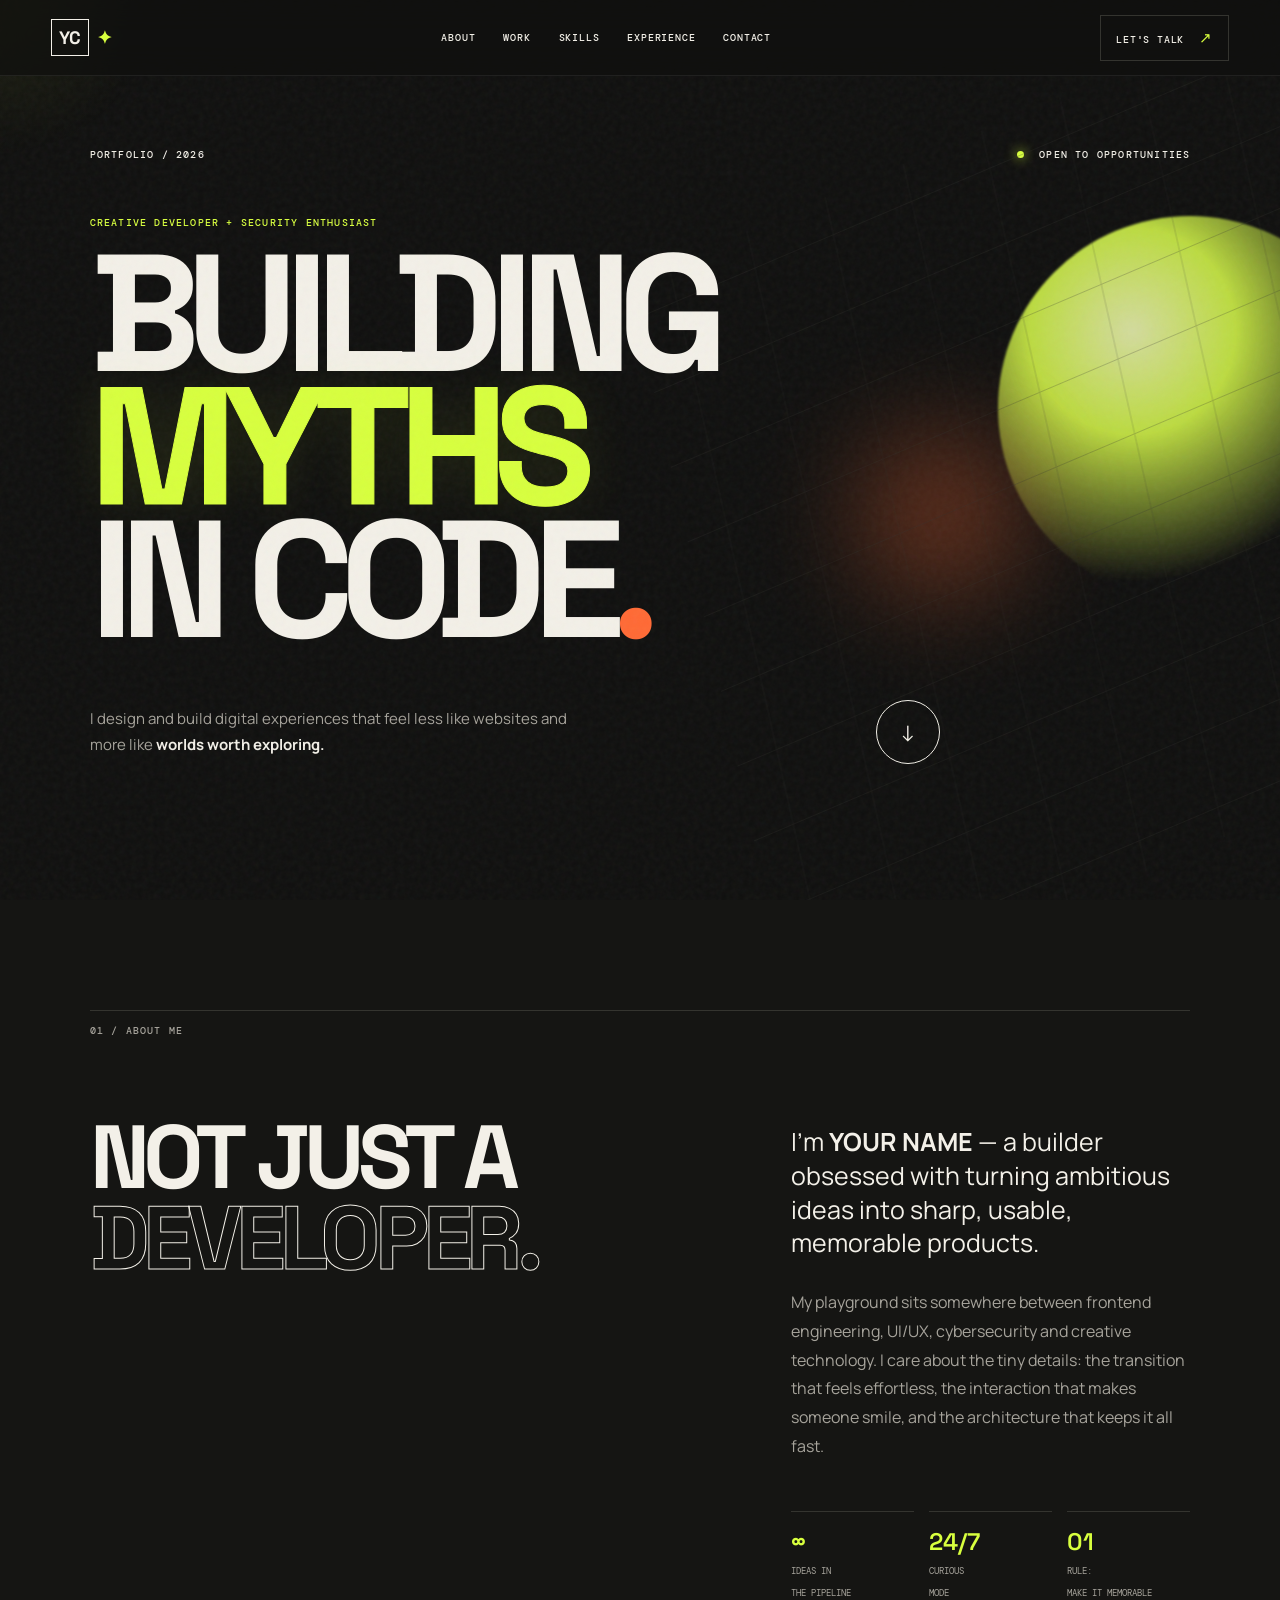
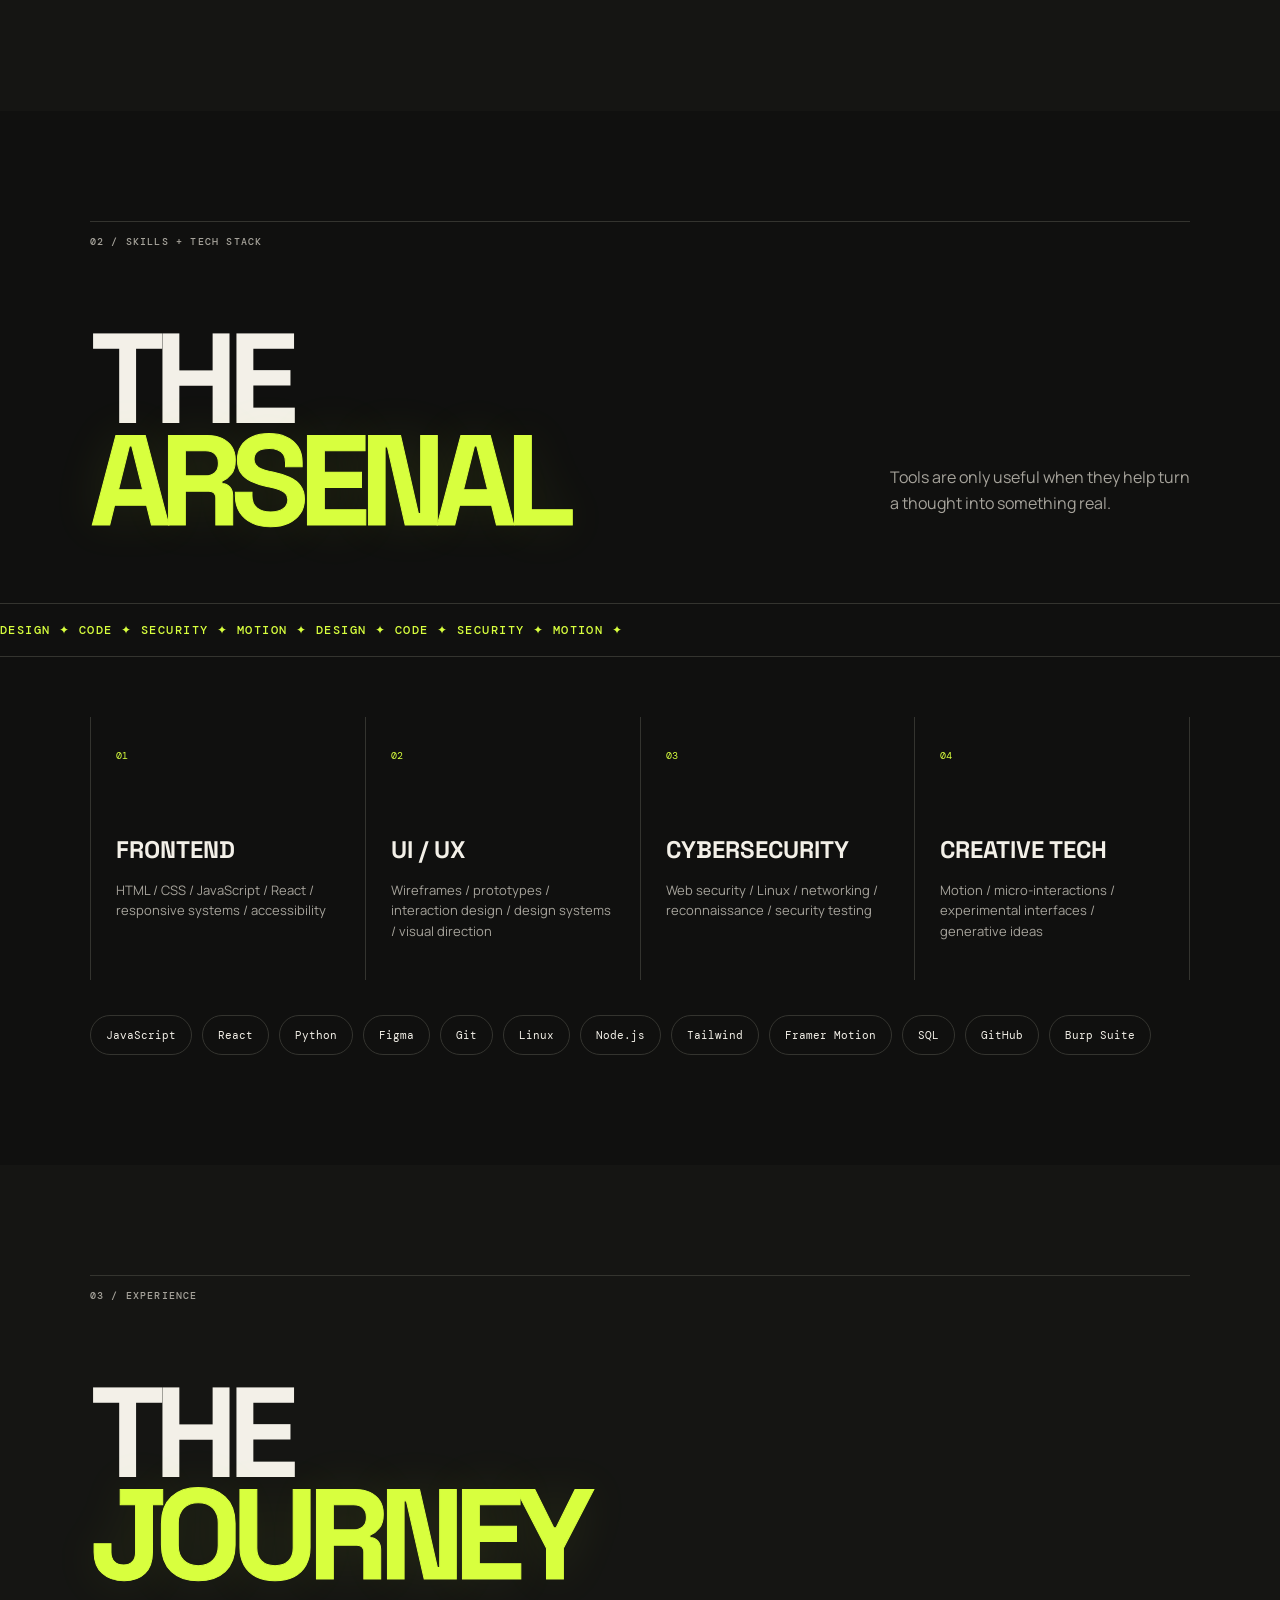
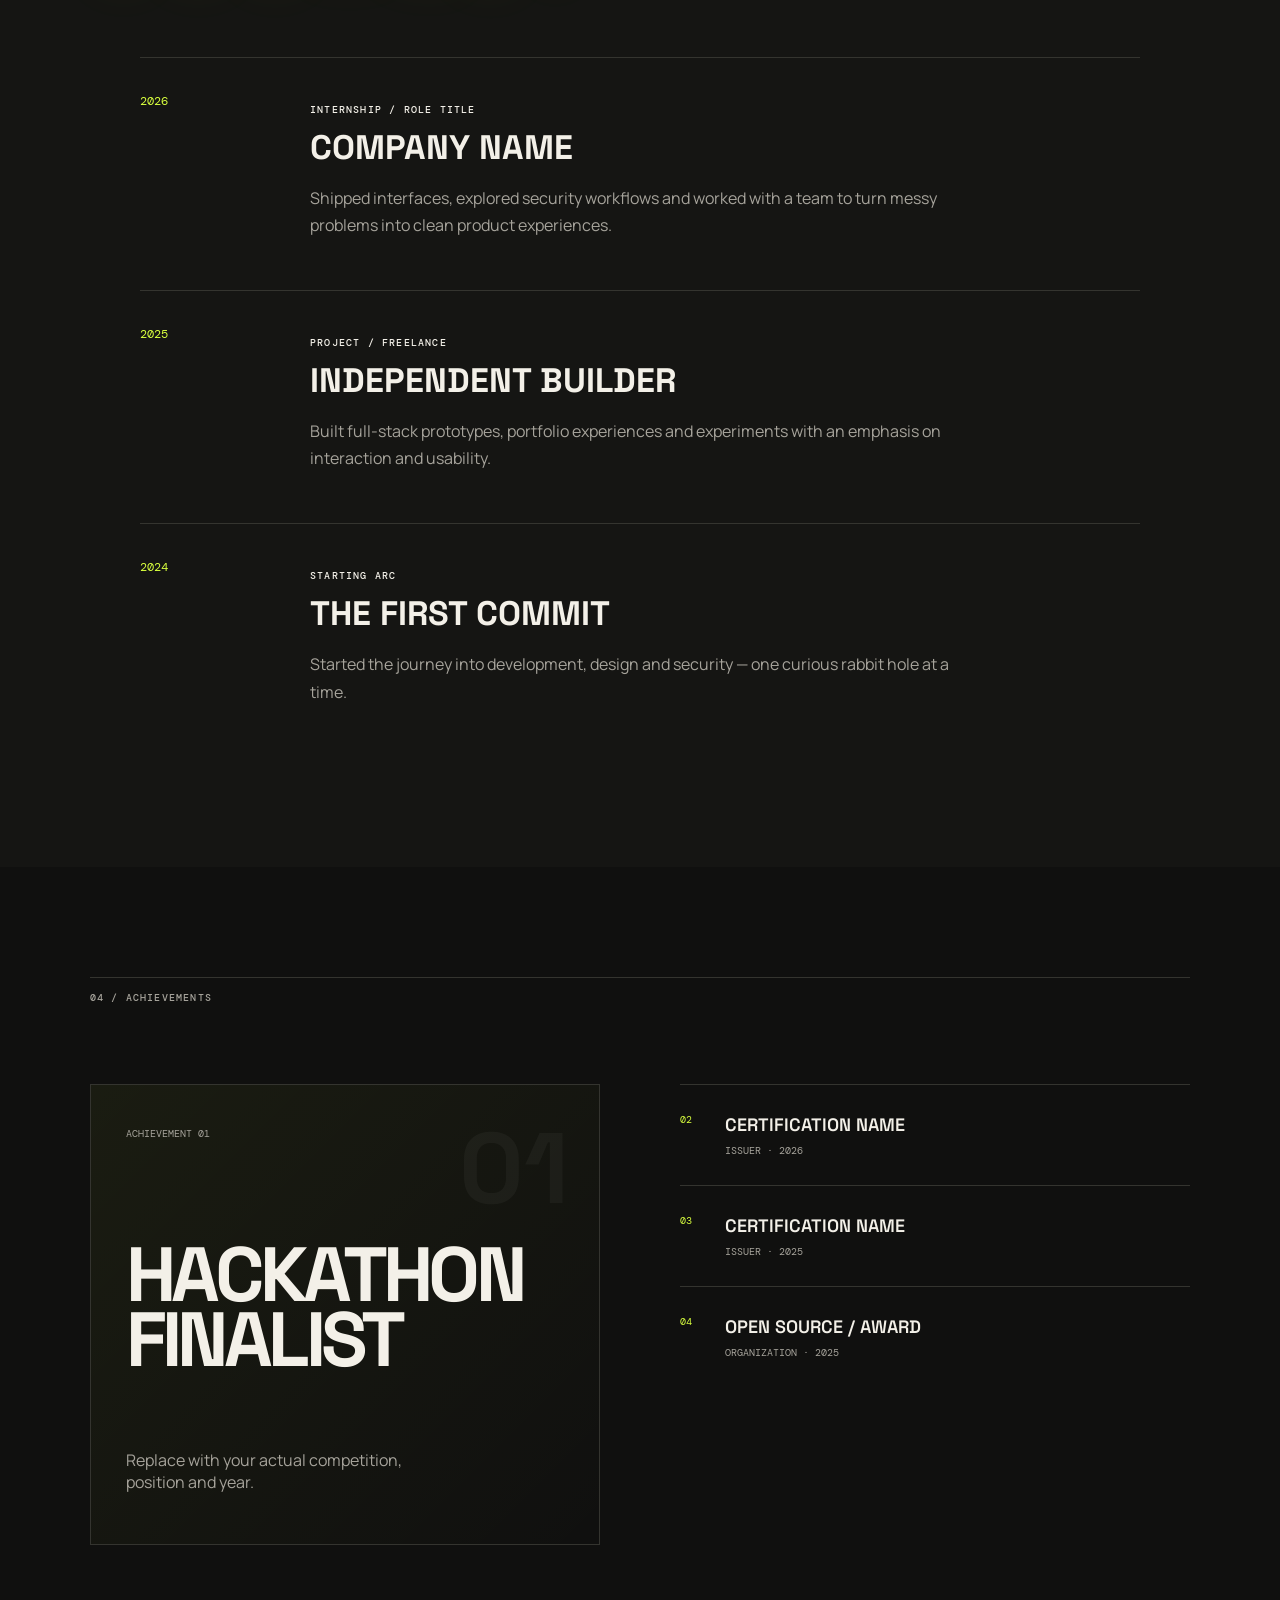
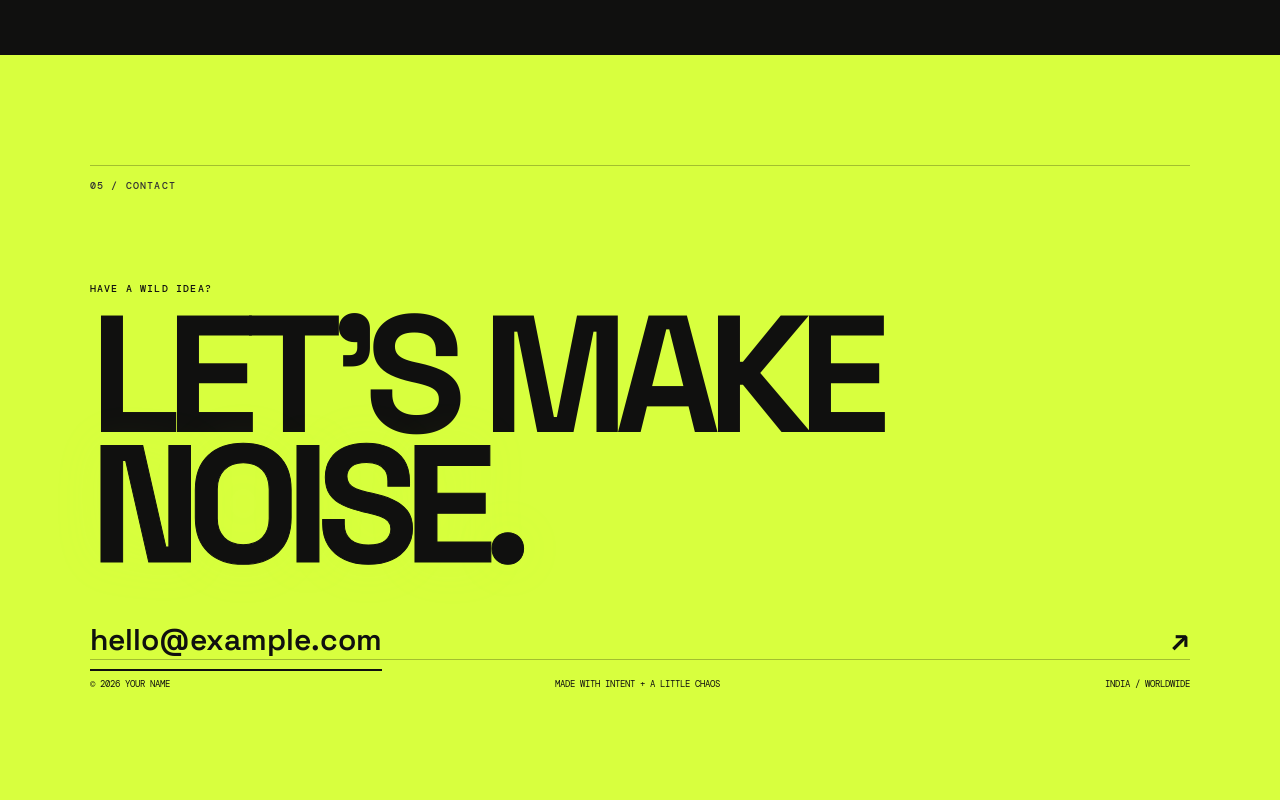
==== index.html @ 9cc9202e "trial" ====
<!doctype html>
<html lang="en">
<head>
  <meta charset="UTF-8" />
  <meta name="viewport" content="width=device-width, initial-scale=1.0" />
  <meta name="description" content="Main-character energy portfolio — projects, skills, experience, achievements and tech stack." />
  <title>YOUR NAME — Main Character Portfolio</title>
  <link rel="preconnect" href="https://fonts.googleapis.com">
  <link rel="preconnect" href="https://fonts.gstatic.com" crossorigin>
  <link href="https://fonts.googleapis.com/css2?family=DM+Mono:wght@400;500&family=Manrope:wght@400;500;600;700;800&family=Space+Grotesk:wght@400;500;600;700&display=swap" rel="stylesheet">
  <link rel="stylesheet" href="styles.css" />
</head>
<body>
  <div class="noise"></div>
  <div class="cursor-glow"></div>

  <header class="nav">
    <a class="brand" href="#home" aria-label="Home"><span>YC</span><i>✦</i></a>
    <nav>
      <a href="#about">ABOUT</a>
      <a href="projects.html">WORK</a>
      <a href="#skills">SKILLS</a>
      <a href="#experience">EXPERIENCE</a>
      <a href="#contact">CONTACT</a>
    </nav>
    <a class="nav-cta" href="#contact">LET'S TALK <span>↗</span></a>
  </header>

  <main id="home">
    <section class="hero section-pad">
      <div class="hero-meta reveal">
        <span class="eyebrow">PORTFOLIO / 2026</span>
        <span class="status"><b></b> OPEN TO OPPORTUNITIES</span>
      </div>
      <div class="hero-title">
        <p class="kicker reveal">CREATIVE DEVELOPER + SECURITY ENTHUSIAST</p>
        <h1 class="reveal">BUILDING<br><em>MYTHS</em><br>IN CODE<span>.</span></h1>
      </div>
      <div class="hero-bottom reveal">
        <p>I design and build digital experiences that feel less like websites and more like <strong>worlds worth exploring.</strong></p>
        <a class="circle-arrow" href="#about">↓</a>
      </div>
      <div class="orb orb-one"></div><div class="orb orb-two"></div>
      <div class="hero-grid"></div>
    </section>

    <section id="about" class="about section-pad">
      <div class="section-label">01 / ABOUT ME</div>
      <div class="about-grid">
        <div class="about-statement reveal">
          <p class="giant">NOT JUST A<br><span>DEVELOPER.</span></p>
        </div>
        <div class="about-copy reveal">
          <p class="lead">I'm <strong>YOUR NAME</strong> — a builder obsessed with turning ambitious ideas into sharp, usable, memorable products.</p>
          <p>My playground sits somewhere between frontend engineering, UI/UX, cybersecurity and creative technology. I care about the tiny details: the transition that feels effortless, the interaction that makes someone smile, and the architecture that keeps it all fast.</p>
          <div class="mini-stats">
            <div><strong>∞</strong><span>IDEAS IN<br>THE PIPELINE</span></div>
            <div><strong>24/7</strong><span>CURIOUS<br>MODE</span></div>
            <div><strong>01</strong><span>RULE:<br>MAKE IT MEMORABLE</span></div>
          </div>
        </div>
      </div>
    </section>

    <section id="skills" class="skills section-pad">
      <div class="section-label">02 / SKILLS + TECH STACK</div>
      <div class="section-heading reveal"><h2>THE<br><em>ARSENAL</em></h2><p>Tools are only useful when they help turn a thought into something real.</p></div>
      <div class="marquee"><div>DESIGN ✦ CODE ✦ SECURITY ✦ MOTION ✦ DESIGN ✦ CODE ✦ SECURITY ✦ MOTION ✦</div></div>
      <div class="skill-grid reveal">
        <article><span>01</span><h3>FRONTEND</h3><p>HTML / CSS / JavaScript / React / responsive systems / accessibility</p></article>
        <article><span>02</span><h3>UI / UX</h3><p>Wireframes / prototypes / interaction design / design systems / visual direction</p></article>
        <article><span>03</span><h3>CYBERSECURITY</h3><p>Web security / Linux / networking / reconnaissance / security testing</p></article>
        <article><span>04</span><h3>CREATIVE TECH</h3><p>Motion / micro-interactions / experimental interfaces / generative ideas</p></article>
      </div>
      <div class="stack-cloud reveal">
        <span>JavaScript</span><span>React</span><span>Python</span><span>Figma</span><span>Git</span><span>Linux</span><span>Node.js</span><span>Tailwind</span><span>Framer Motion</span><span>SQL</span><span>GitHub</span><span>Burp Suite</span>
      </div>
    </section>

    <section id="experience" class="experience section-pad">
      <div class="section-label">03 / EXPERIENCE</div>
      <div class="section-heading reveal"><h2>THE<br><em>JOURNEY</em></h2></div>
      <div class="timeline">
        <article class="timeline-item reveal"><span class="year">2026</span><div><p class="role">INTERNSHIP / ROLE TITLE</p><h3>COMPANY NAME</h3><p>Shipped interfaces, explored security workflows and worked with a team to turn messy problems into clean product experiences.</p></div></article>
        <article class="timeline-item reveal"><span class="year">2025</span><div><p class="role">PROJECT / FREELANCE</p><h3>INDEPENDENT BUILDER</h3><p>Built full-stack prototypes, portfolio experiences and experiments with an emphasis on interaction and usability.</p></div></article>
        <article class="timeline-item reveal"><span class="year">2024</span><div><p class="role">STARTING ARC</p><h3>THE FIRST COMMIT</h3><p>Started the journey into development, design and security — one curious rabbit hole at a time.</p></div></article>
      </div>
    </section>

    <section class="achievements section-pad">
      <div class="section-label">04 / ACHIEVEMENTS</div>
      <div class="achievement-grid reveal">
        <div class="achievement-feature"><span>ACHIEVEMENT 01</span><strong>01</strong><h3>HACKATHON<br>FINALIST</h3><p>Replace with your actual competition, position and year.</p></div>
        <div class="achievement-list">
          <div><span>02</span><h3>CERTIFICATION NAME</h3><p>ISSUER · 2026</p></div>
          <div><span>03</span><h3>CERTIFICATION NAME</h3><p>ISSUER · 2025</p></div>
          <div><span>04</span><h3>OPEN SOURCE / AWARD</h3><p>ORGANIZATION · 2025</p></div>
        </div>
      </div>
    </section>

    <section id="contact" class="contact section-pad">
      <div class="section-label">05 / CONTACT</div>
      <div class="contact-wrap reveal">
        <p class="kicker">HAVE A WILD IDEA?</p>
        <h2>LET'S MAKE<br><em>NOISE.</em></h2>
        <a class="email" href="mailto:hello@example.com">hello@example.com <span>↗</span></a>
      </div>
      <footer><span>© 2026 YOUR NAME</span><span>MADE WITH INTENT + A LITTLE CHAOS</span><span>INDIA / WORLDWIDE</span></footer>
    </section>
  </main>

  <script src="script.js"></script>
</body>
</html>
---- styles.css ----
:root{--bg:#10100f;--fg:#f3f0e8;--muted:#a6a39b;--acid:#d8ff3e;--line:#34342f;--orange:#ff6a35;--blue:#86a9ff;--purple:#a889ff}
*{box-sizing:border-box}html{scroll-behavior:smooth}body{margin:0;background:var(--bg);color:var(--fg);font-family:Manrope,Arial,sans-serif;overflow-x:hidden}.noise{position:fixed;inset:0;pointer-events:none;z-index:20;opacity:.055;background-image:url("data:image/svg+xml,%3Csvg viewBox='0 0 180 180' xmlns='http://www.w3.org/2000/svg'%3E%3Cfilter id='n'%3E%3CfeTurbulence type='fractalNoise' baseFrequency='.9' numOctaves='4' stitchTiles='stitch'/%3E%3C/filter%3E%3Crect width='100%25' height='100%25' filter='url(%23n)' opacity='.8'/%3E%3C/svg%3E")}.cursor-glow{position:fixed;width:340px;height:340px;border-radius:50%;pointer-events:none;background:radial-gradient(circle,rgba(216,255,62,.08),transparent 65%);transform:translate(-50%,-50%);z-index:1}.nav{position:fixed;z-index:30;top:0;left:0;width:100%;height:76px;padding:0 4vw;display:flex;align-items:center;justify-content:space-between;background:rgba(16,16,15,.72);backdrop-filter:blur(16px);border-bottom:1px solid rgba(255,255,255,.07)}.brand{font:700 18px "Space Grotesk";color:var(--fg);text-decoration:none;display:flex;align-items:center;gap:8px}.brand span{border:1px solid var(--fg);padding:6px 7px}.brand i{color:var(--acid);font-style:normal}.nav nav{display:flex;gap:28px}.nav nav a,.nav-cta{font:500 10px "DM Mono";letter-spacing:.08em;color:var(--fg);text-decoration:none}.nav nav a:hover{color:var(--acid)}.nav-cta{border:1px solid var(--line);padding:12px 15px}.nav-cta span{color:var(--acid);font-size:15px;margin-left:8px}.section-pad{padding:110px 7vw}.hero{min-height:100vh;position:relative;display:flex;flex-direction:column;justify-content:center;overflow:hidden;padding-top:130px}.hero-meta,.hero-bottom{display:flex;justify-content:space-between;align-items:center}.eyebrow,.status,.kicker,.section-label,.project-info p,.role{font:500 10px "DM Mono";letter-spacing:.12em}.status b{display:inline-block;width:7px;height:7px;border-radius:50%;background:var(--acid);margin-right:8px;box-shadow:0 0 12px var(--acid)}.hero-title{position:relative;z-index:3;margin:5vh 0}.hero-title .kicker{color:var(--acid);margin-bottom:18px}.hero h1,.projects-hero h1{font:700 clamp(70px,13vw,190px)/.8 "Space Grotesk";letter-spacing:-.08em;margin:0}.hero h1 em,.projects-hero h1 em,.section-heading em,.contact h2 em{color:var(--acid);font-style:normal;-webkit-text-stroke:1px var(--acid);text-shadow:0 0 50px rgba(216,255,62,.1)}.hero h1 span{color:var(--orange)}.hero-bottom{max-width:850px;position:relative;z-index:3}.hero-bottom p{max-width:480px;color:var(--muted);font-size:15px;line-height:1.7}.hero-bottom strong{color:var(--fg)}.circle-arrow{width:64px;height:64px;border:1px solid var(--fg);border-radius:50%;display:grid;place-items:center;color:var(--fg);text-decoration:none;font-size:22px;transition:.3s}.circle-arrow:hover{background:var(--acid);color:var(--bg);transform:rotate(45deg)}.hero-grid{position:absolute;inset:12% -10% 0 55%;opacity:.25;background:linear-gradient(90deg,transparent 49%,var(--line) 50%,transparent 51%),linear-gradient(0deg,transparent 49%,var(--line) 50%,transparent 51%);background-size:80px 80px;transform:skewY(-12deg) rotate(-12deg)}.orb{position:absolute;border-radius:50%;filter:blur(1px);opacity:.85}.orb-one{width:30vw;height:30vw;right:-8vw;top:24%;background:radial-gradient(circle at 35% 30%,#f5ffb2,var(--acid) 28%,transparent 68%);mix-blend-mode:screen}.orb-two{width:13vw;height:13vw;right:20%;top:48%;background:var(--orange);filter:blur(55px);opacity:.35}.section-label{color:var(--muted);border-top:1px solid var(--line);padding-top:13px;margin-bottom:80px}.about{background:#151513}.about-grid{display:grid;grid-template-columns:1.2fr .8fr;gap:8vw}.giant{font:700 clamp(45px,7vw,100px)/.9 "Space Grotesk";letter-spacing:-.07em;margin:0}.giant span{color:transparent;-webkit-text-stroke:1px var(--fg)}.about-copy{padding-top:8px}.lead{font-size:25px;line-height:1.35;margin:0 0 28px}.about-copy>p:not(.lead){color:var(--muted);line-height:1.8;max-width:550px}.mini-stats{display:grid;grid-template-columns:repeat(3,1fr);gap:15px;margin-top:50px}.mini-stats div{border-top:1px solid var(--line);padding-top:14px}.mini-stats strong{display:block;font:600 24px "Space Grotesk";color:var(--acid)}.mini-stats span{font:9px "DM Mono";color:var(--muted);line-height:1.5}.skills{position:relative}.section-heading{display:flex;justify-content:space-between;align-items:flex-end;margin-bottom:70px}.section-heading h2{font:700 clamp(60px,10vw,140px)/.8 "Space Grotesk";letter-spacing:-.08em;margin:0}.section-heading p{max-width:300px;color:var(--muted);line-height:1.6}.marquee{overflow:hidden;border-block:1px solid var(--line);white-space:nowrap;margin:0 -7vw 60px;padding:18px 0;color:var(--acid);font:500 12px "DM Mono";letter-spacing:.12em}.marquee div{display:inline-block;animation:marquee 22s linear infinite}@keyframes marquee{to{transform:translateX(-50%)}}.skill-grid{display:grid;grid-template-columns:repeat(4,1fr);border-left:1px solid var(--line)}.skill-grid article{padding:25px;border-right:1px solid var(--line);min-height:240px}.skill-grid span{font:10px "DM Mono";color:var(--acid)}.skill-grid h3{font:700 24px "Space Grotesk";margin:70px 0 15px}.skill-grid p{color:var(--muted);font-size:13px;line-height:1.6}.stack-cloud{display:flex;flex-wrap:wrap;gap:10px;margin-top:35px}.stack-cloud span{border:1px solid var(--line);padding:12px 15px;border-radius:100px;font:11px "DM Mono";transition:.25s}.stack-cloud span:hover{border-color:var(--acid);color:var(--acid);transform:translateY(-3px)}.experience{background:#151513}.timeline{max-width:1000px;margin:auto}.timeline-item{display:grid;grid-template-columns:120px 1fr;gap:50px;border-top:1px solid var(--line);padding:35px 0}.year{font:12px "DM Mono";color:var(--acid)}.timeline-item h3{font:700 34px "Space Grotesk";margin:10px 0}.timeline-item p:not(.role){max-width:650px;color:var(--muted);line-height:1.7}.achievement-grid{display:grid;grid-template-columns:1fr 1fr;gap:80px}.achievement-feature{min-height:430px;border:1px solid var(--line);padding:35px;position:relative;background:linear-gradient(135deg,rgba(216,255,62,.05),transparent)}.achievement-feature strong{position:absolute;right:30px;top:20px;font:700 100px "Space Grotesk";color:rgba(255,255,255,.04)}.achievement-feature span,.achievement-list p{font:10px "DM Mono";color:var(--muted)}.achievement-feature h3{font:700 clamp(45px,6vw,80px)/.85 "Space Grotesk";letter-spacing:-.06em;margin-top:100px}.achievement-feature p{color:var(--muted);max-width:300px}.achievement-list>div{border-top:1px solid var(--line);padding:28px 0;display:grid;grid-template-columns:45px 1fr}.achievement-list span{font:10px "DM Mono";color:var(--acid)}.achievement-list h3{margin:0;font:600 18px "Space Grotesk"}.achievement-list p{grid-column:2;margin:8px 0 0}.contact{min-height:80vh;display:flex;flex-direction:column;justify-content:space-between;background:var(--acid);color:var(--bg)}.contact .section-label{border-color:rgba(0,0,0,.25);color:#333}.contact-wrap h2{font:700 clamp(70px,13vw,190px)/.78 "Space Grotesk";letter-spacing:-.08em;margin:15px 0 50px}.contact h2 em{color:var(--bg);-webkit-text-stroke:1px var(--bg)}.email{font:600 clamp(18px,2.5vw,30px) "Space Grotesk";color:var(--bg);text-decoration:none;border-bottom:2px solid var(--bg);padding-bottom:10px}.email span{float:right}.contact footer{border-top:1px solid rgba(0,0,0,.25);padding-top:18px;display:flex;justify-content:space-between;font:9px "DM Mono";gap:20px}.projects-hero{min-height:70vh;display:flex;flex-direction:column;justify-content:flex-end}.projects-hero h1{font-size:clamp(90px,17vw,230px)}.projects-intro{font-size:16px;color:var(--muted);max-width:500px;margin:45px 0 0}.project-list{padding-top:30px}.project-card{display:block;color:var(--fg);text-decoration:none;border-top:1px solid var(--line);padding:45px 0}.project-index{font:10px "DM Mono";color:var(--acid);margin-bottom:18px}.project-art{height:min(58vw,650px);display:grid;place-items:center;position:relative;overflow:hidden}.project-art span{font:700 clamp(50px,10vw,150px)/.78 "Space Grotesk";letter-spacing:-.08em;text-align:center;transform:rotate(-5deg);transition:.5s}.project-art i{position:absolute;right:30px;top:30px;border:1px solid currentColor;border-radius:50%;width:55px;height:55px;display:grid;place-items:center;font-style:normal;transition:.4s}.art-purple{background:var(--purple);color:#17131d}.art-lime{background:var(--acid);color:#10100f}.art-orange{background:var(--orange);color:#19100c}.art-blue{background:var(--blue);color:#0c1020}.project-card:hover .project-art span{transform:rotate(0) scale(1.06)}.project-card:hover .project-art i{transform:rotate(45deg)}.project-info{display:flex;justify-content:space-between;gap:30px;padding-top:22px}.project-info p{color:var(--muted);margin:0 0 9px}.project-info h2{font:600 clamp(25px,4vw,55px) "Space Grotesk";letter-spacing:-.04em;margin:0}.project-info>span{font:10px "DM Mono";align-self:end}.mini-contact{min-height:60vh}.reveal{opacity:0;transform:translateY(25px);transition:opacity .8s ease,transform .8s ease}.reveal.visible{opacity:1;transform:none}@media(max-width:800px){.nav nav{display:none}.nav{padding:0 5vw}.section-pad{padding:80px 5vw}.hero{padding-top:110px}.hero h1{font-size:19vw}.hero-meta,.hero-bottom{align-items:flex-start;gap:20px}.hero-bottom{flex-direction:column}.hero-grid{left:25%}.orb-one{width:55vw;height:55vw;top:35%}.about-grid,.achievement-grid{grid-template-columns:1fr}.skill-grid{grid-template-columns:1fr 1fr}.skill-grid h3{margin-top:45px}.timeline-item{grid-template-columns:60px 1fr;gap:20px}.timeline-item h3{font-size:25px}.contact footer{flex-direction:column}.projects-hero{min-height:60vh}.project-info{flex-direction:column}.project-info>span{align-self:flex-start}}@media(max-width:520px){.skill-grid{grid-template-columns:1fr}.hero-meta .status{display:none}.mini-stats{grid-template-columns:1fr}.section-heading{display:block}.section-heading p{margin-top:30px}.project-art{height:80vw}}
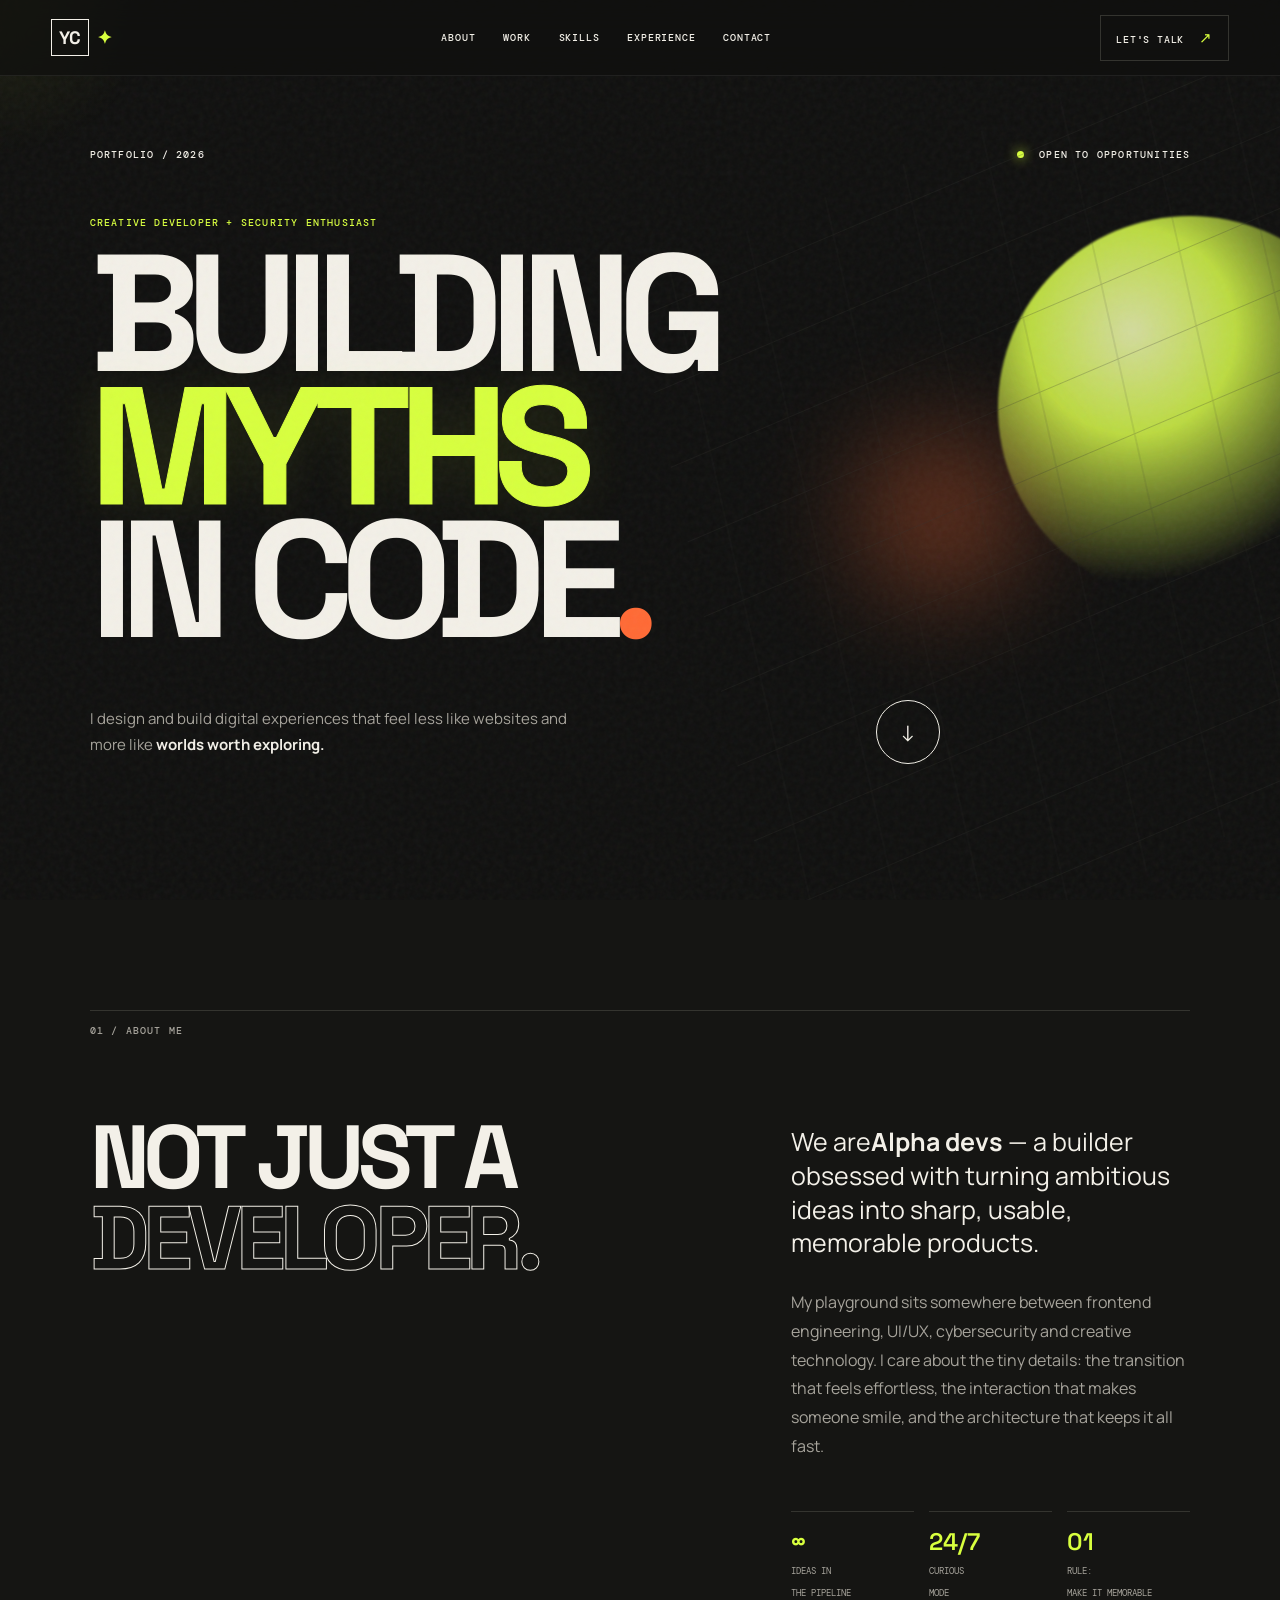
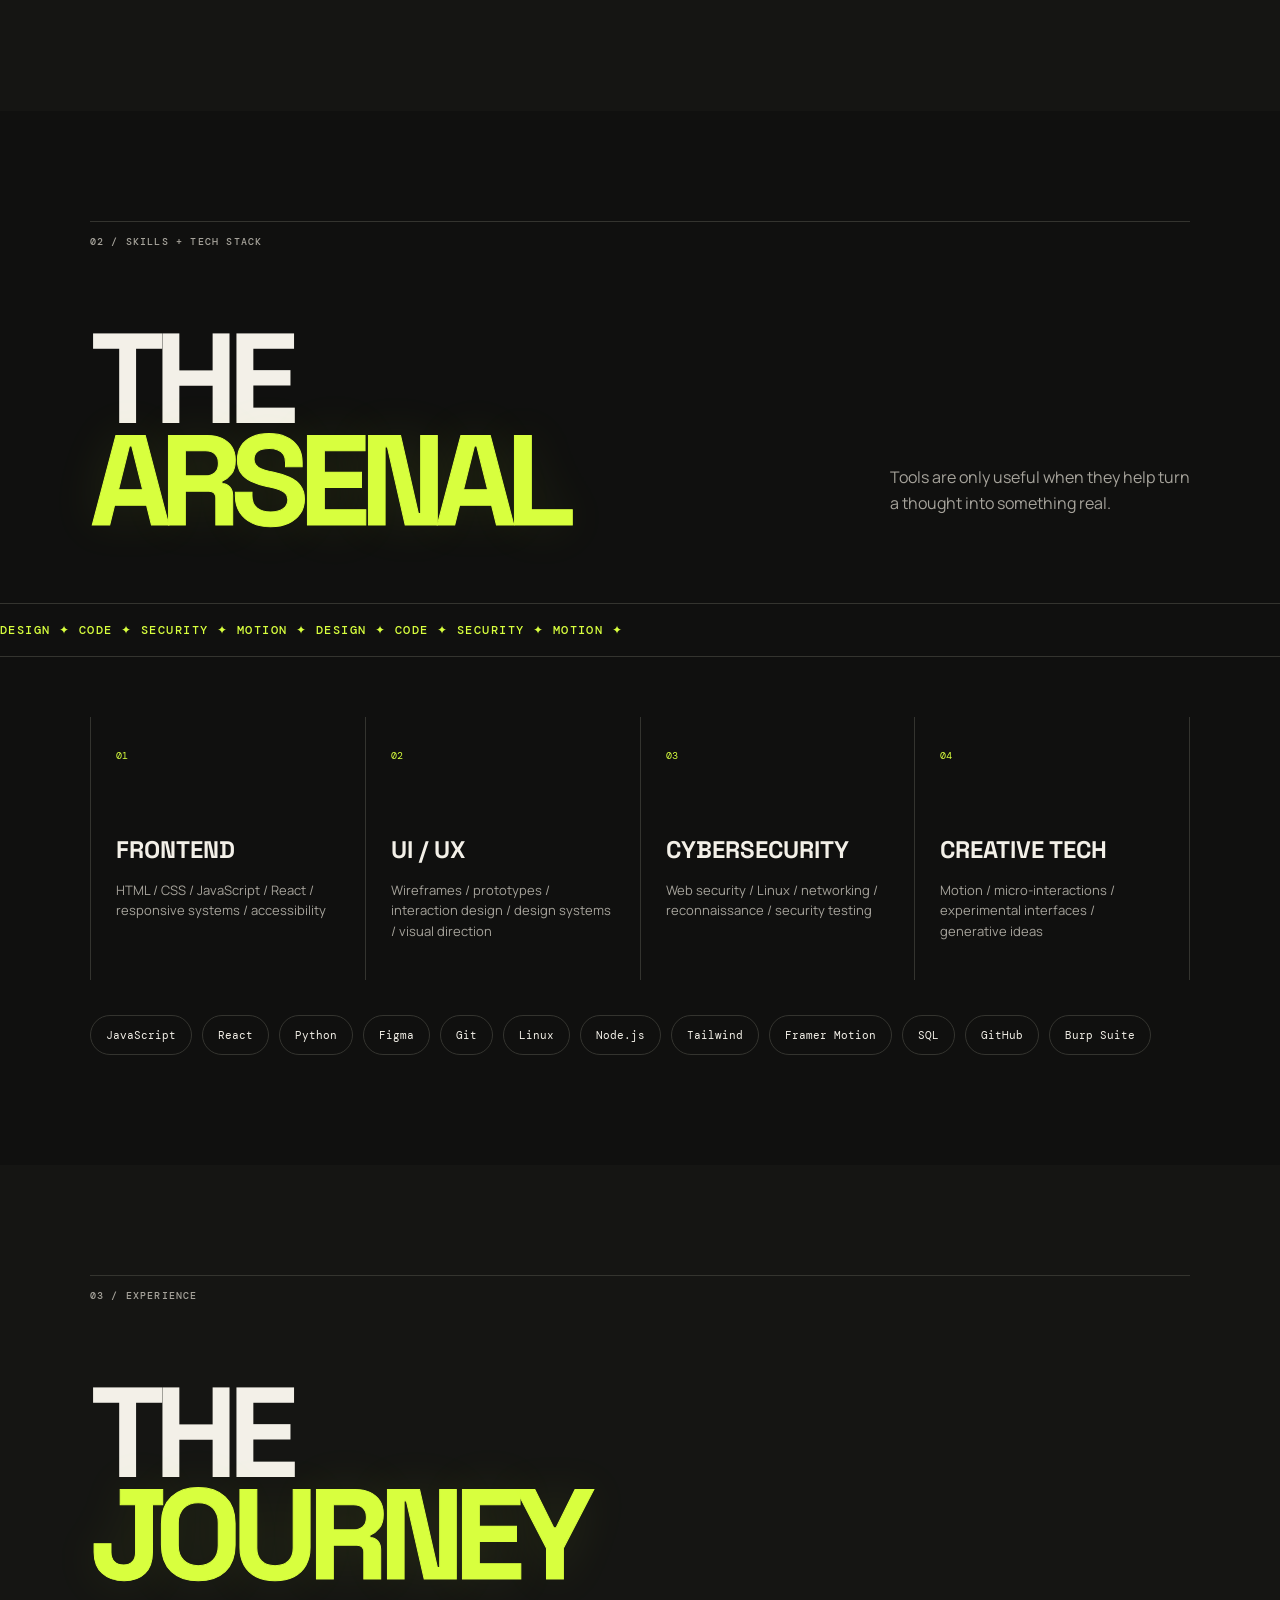
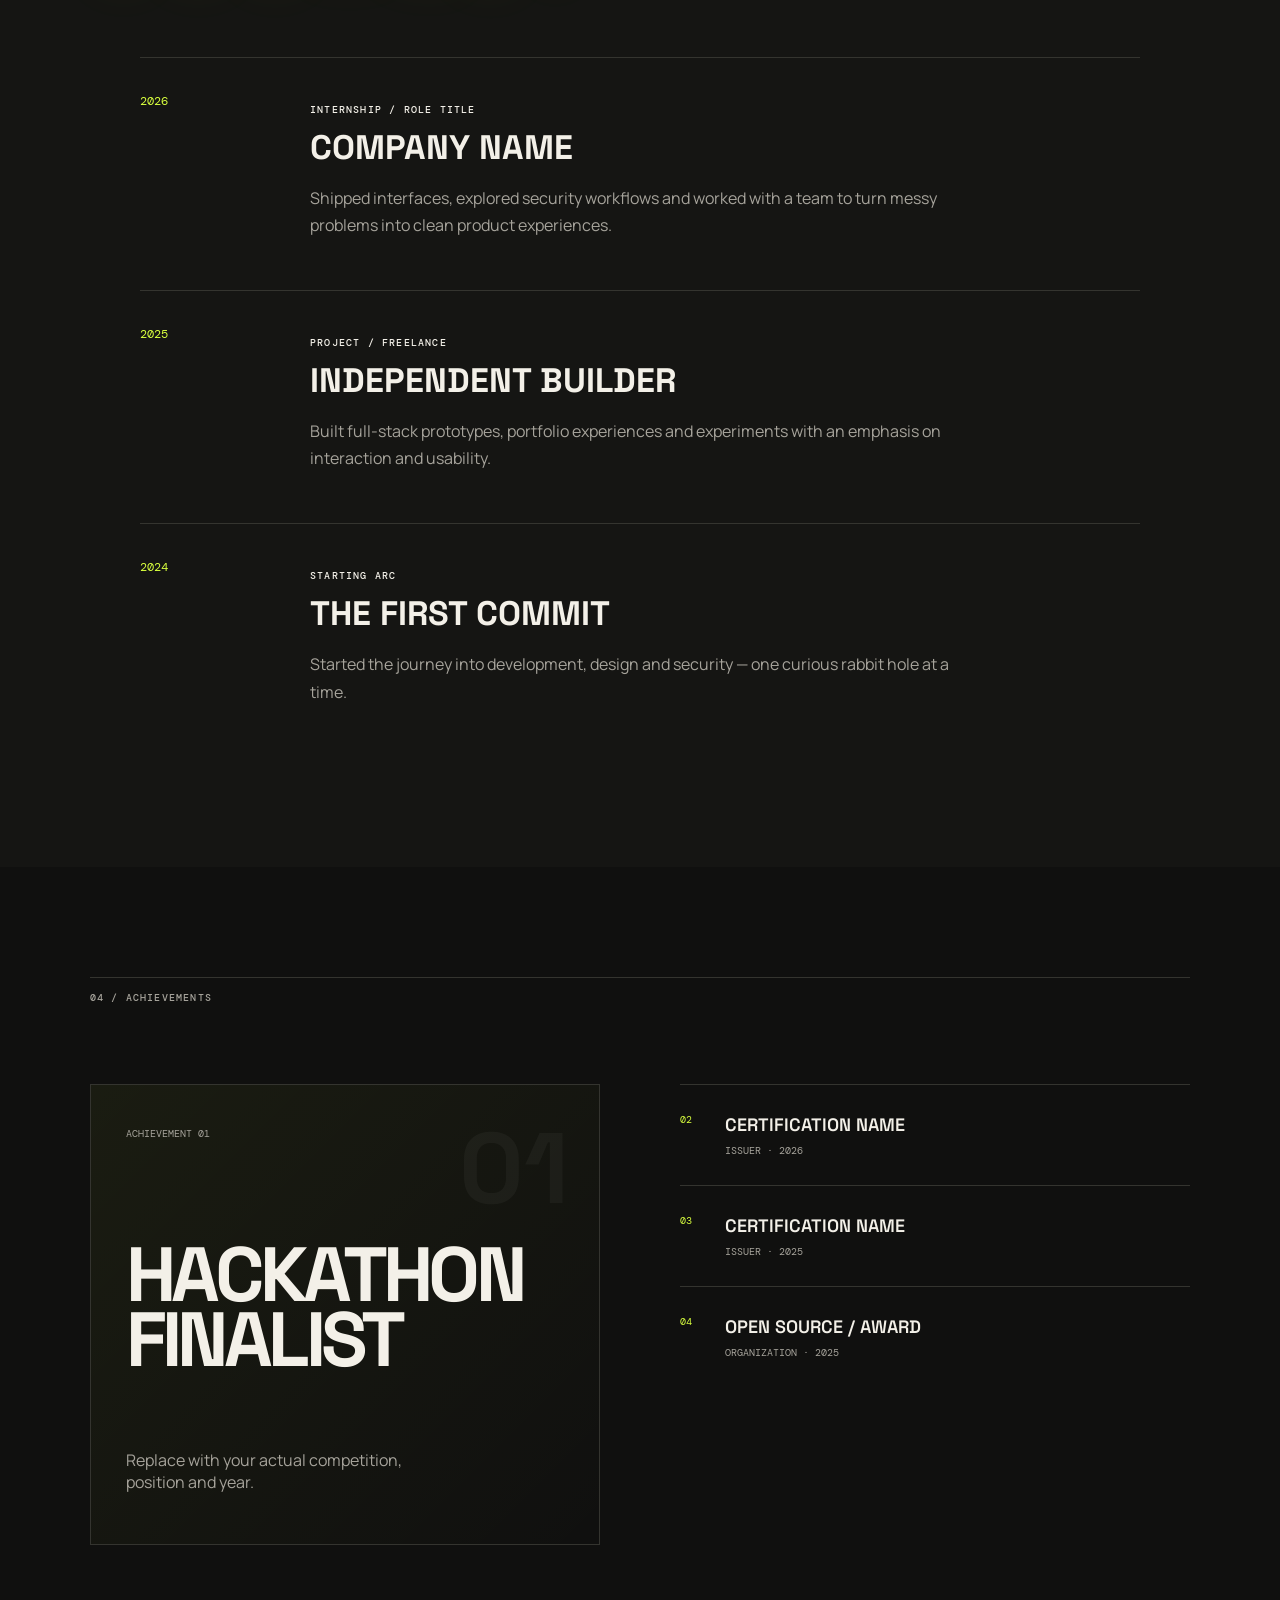
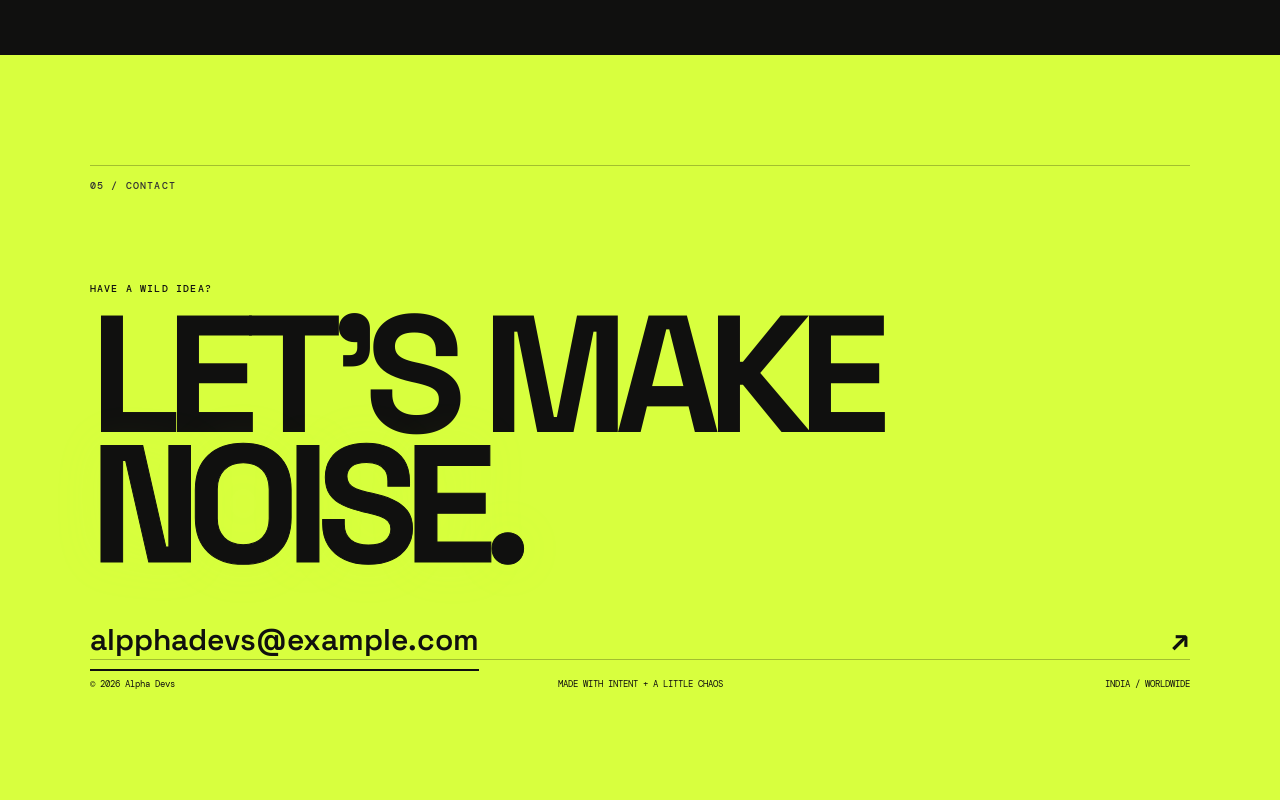
==== commit c1446132: "trial" ====
--- a/index.html
+++ b/index.html
@@ -4,7 +4,7 @@
   <meta charset="UTF-8" />
   <meta name="viewport" content="width=device-width, initial-scale=1.0" />
   <meta name="description" content="Main-character energy portfolio — projects, skills, experience, achievements and tech stack." />
-  <title>YOUR NAME — Main Character Portfolio</title>
+  <title>Alpha Devs</title>
   <link rel="preconnect" href="https://fonts.googleapis.com">
   <link rel="preconnect" href="https://fonts.gstatic.com" crossorigin>
   <link href="https://fonts.googleapis.com/css2?family=DM+Mono:wght@400;500&family=Manrope:wght@400;500;600;700;800&family=Space+Grotesk:wght@400;500;600;700&display=swap" rel="stylesheet">
@@ -51,7 +51,7 @@
           <p class="giant">NOT JUST A<br><span>DEVELOPER.</span></p>
         </div>
         <div class="about-copy reveal">
-          <p class="lead">I'm <strong>YOUR NAME</strong> — a builder obsessed with turning ambitious ideas into sharp, usable, memorable products.</p>
+          <p class="lead">We are<strong>Alpha devs</strong> — a builder obsessed with turning ambitious ideas into sharp, usable, memorable products.</p>
           <p>My playground sits somewhere between frontend engineering, UI/UX, cybersecurity and creative technology. I care about the tiny details: the transition that feels effortless, the interaction that makes someone smile, and the architecture that keeps it all fast.</p>
           <div class="mini-stats">
             <div><strong>∞</strong><span>IDEAS IN<br>THE PIPELINE</span></div>
@@ -104,9 +104,9 @@
       <div class="contact-wrap reveal">
         <p class="kicker">HAVE A WILD IDEA?</p>
         <h2>LET'S MAKE<br><em>NOISE.</em></h2>
-        <a class="email" href="mailto:hello@example.com">hello@example.com <span>↗</span></a>
+        <a class="email" href="mailto:hello@example.com">alpphadevs@example.com <span>↗</span></a>
       </div>
-      <footer><span>© 2026 YOUR NAME</span><span>MADE WITH INTENT + A LITTLE CHAOS</span><span>INDIA / WORLDWIDE</span></footer>
+      <footer><span>© 2026 Alpha Devs</span><span>MADE WITH INTENT + A LITTLE CHAOS</span><span>INDIA / WORLDWIDE</span></footer>
     </section>
   </main>
 
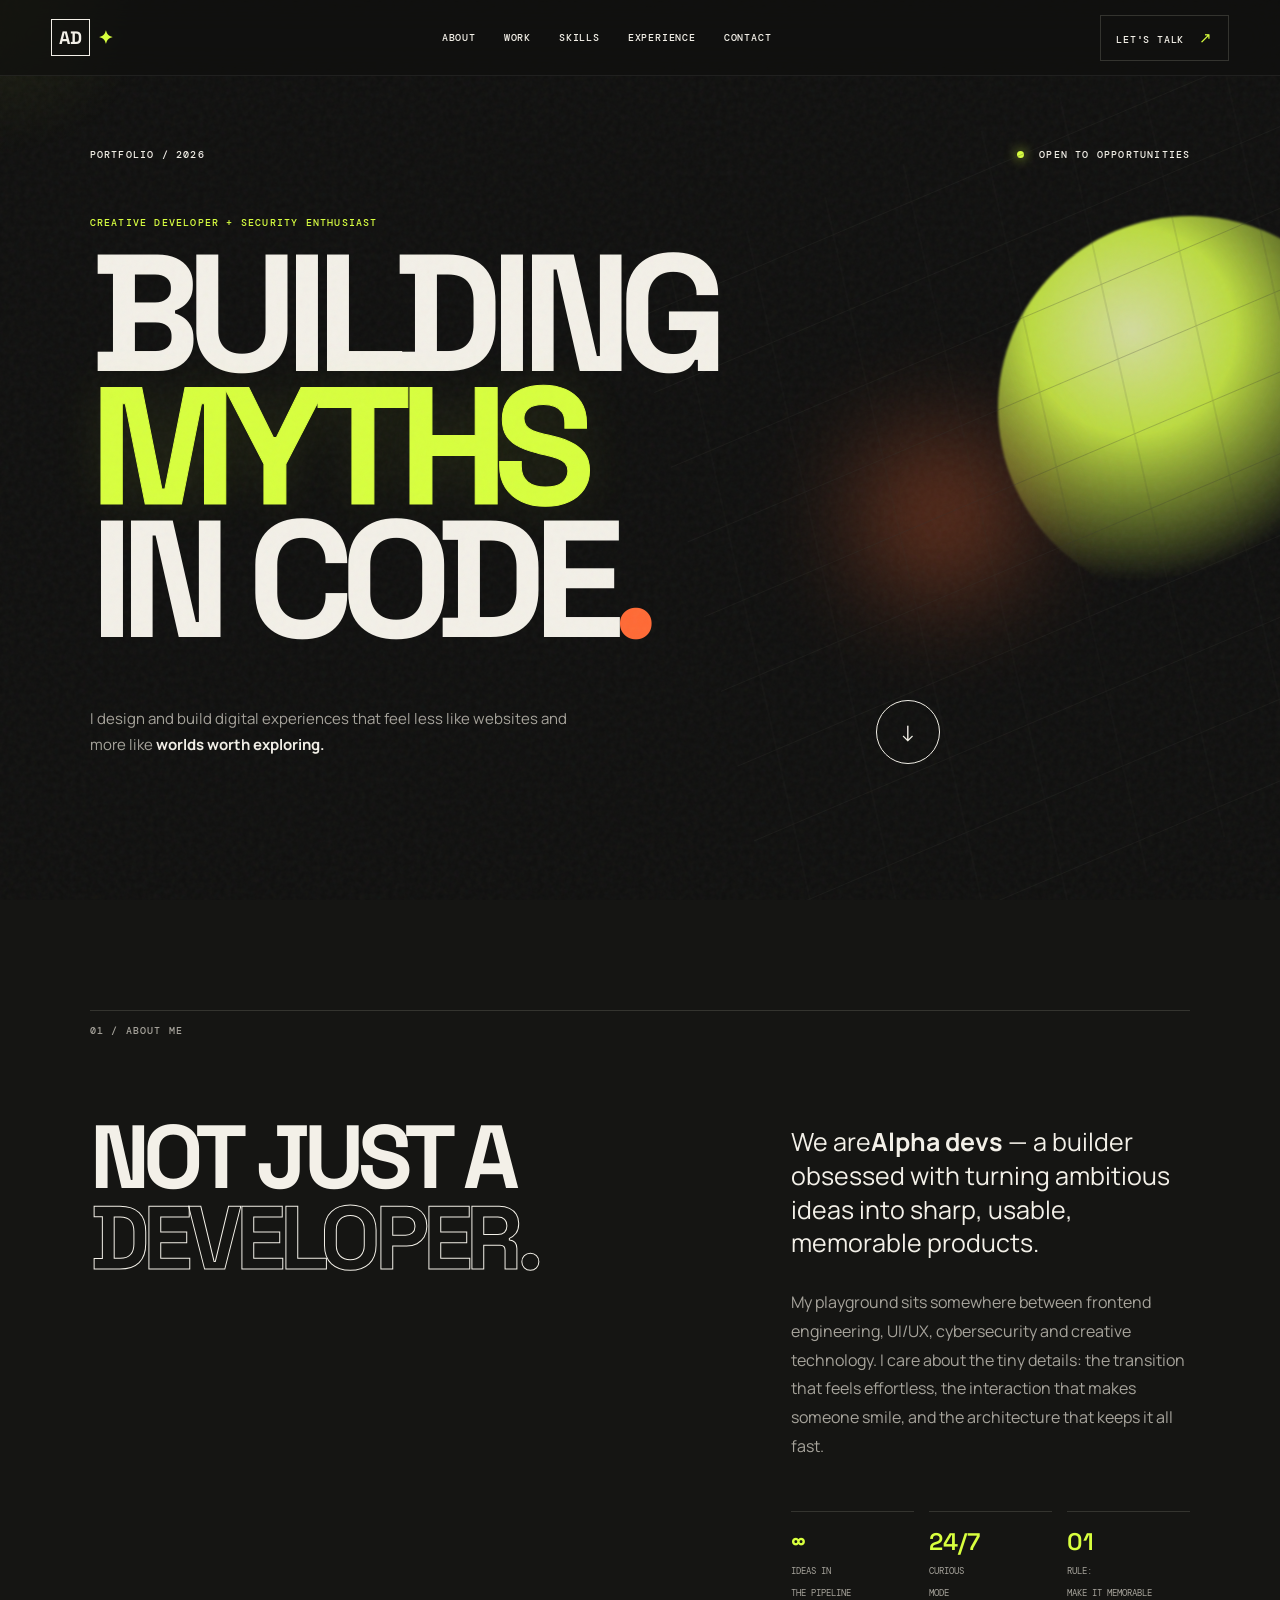
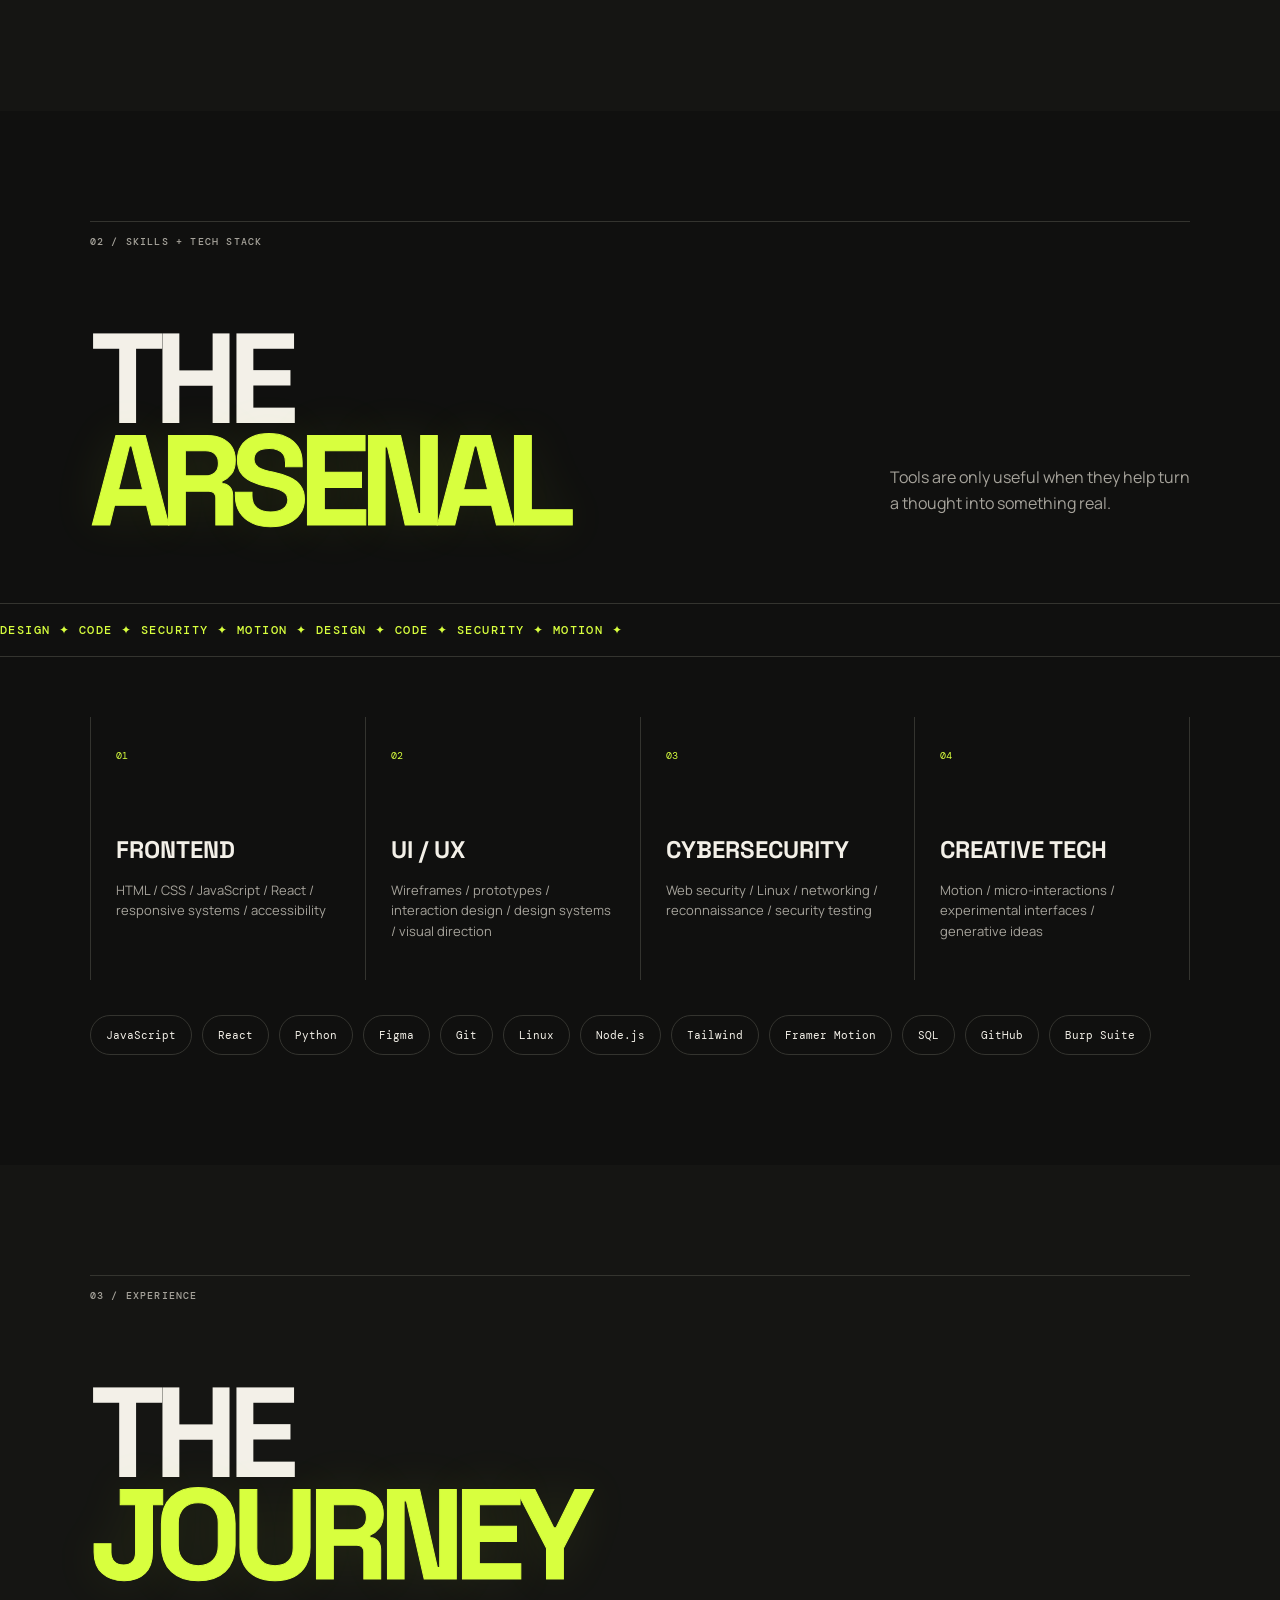
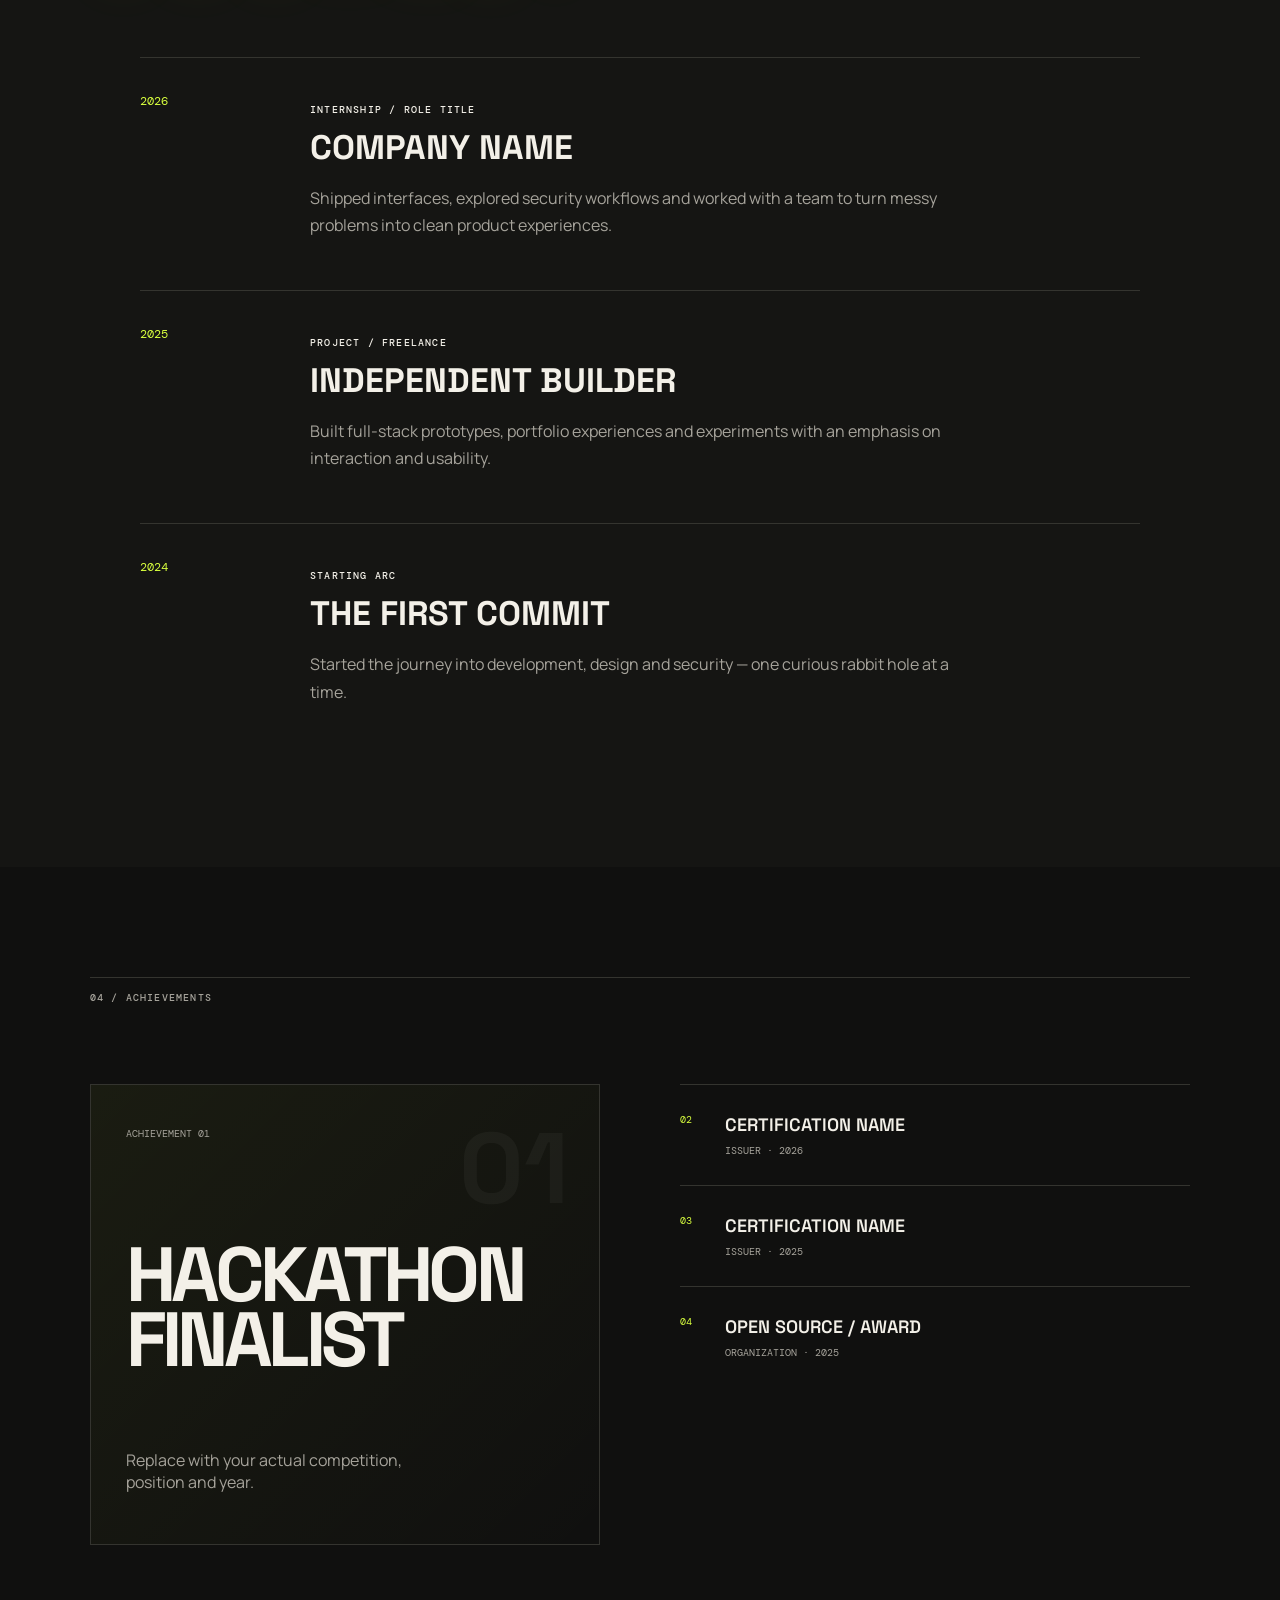
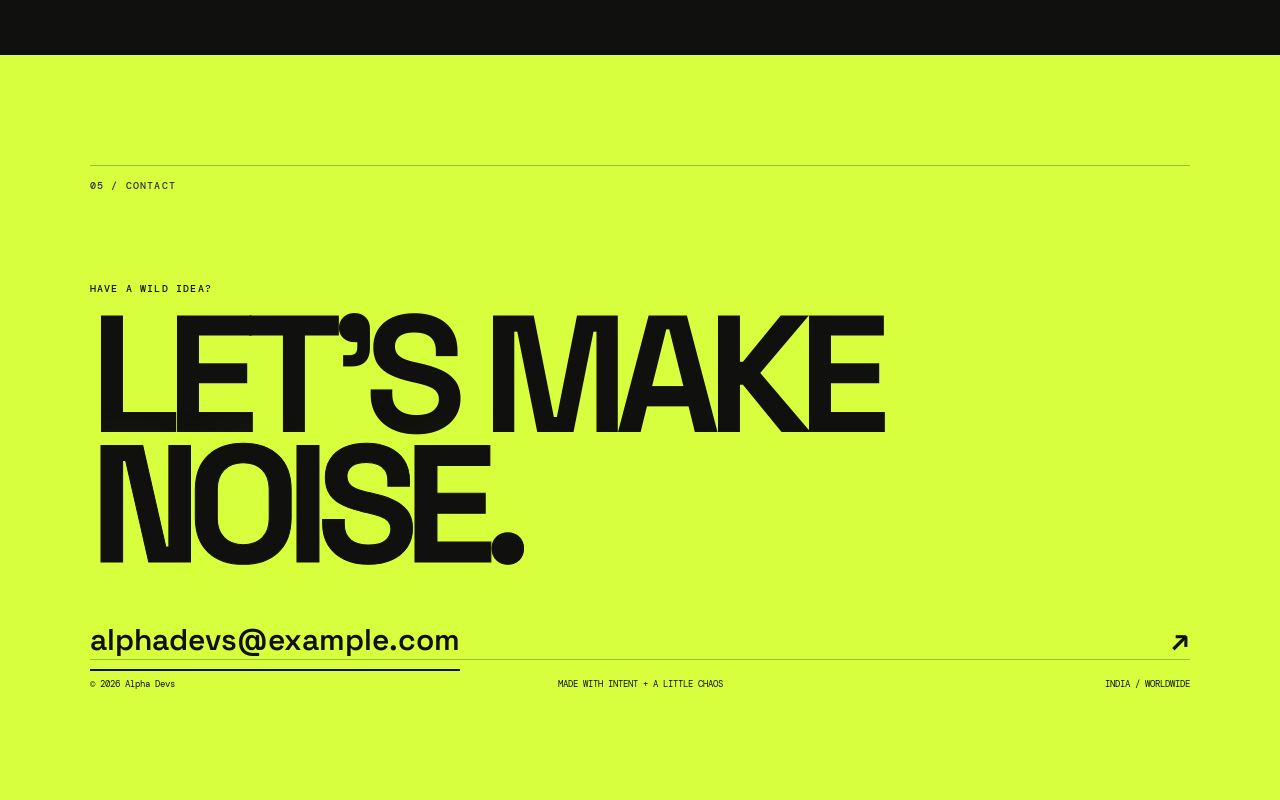
==== commit e06d34d7: "trial" ====
--- a/index.html
+++ b/index.html
@@ -15,7 +15,7 @@
   <div class="cursor-glow"></div>
 
   <header class="nav">
-    <a class="brand" href="#home" aria-label="Home"><span>YC</span><i>✦</i></a>
+    <a class="brand" href="#home" aria-label="Home"><span>AD</span><i>✦</i></a>
     <nav>
       <a href="#about">ABOUT</a>
       <a href="projects.html">WORK</a>
@@ -104,7 +104,7 @@
       <div class="contact-wrap reveal">
         <p class="kicker">HAVE A WILD IDEA?</p>
         <h2>LET'S MAKE<br><em>NOISE.</em></h2>
-        <a class="email" href="mailto:hello@example.com">alpphadevs@example.com <span>↗</span></a>
+        <a class="email" href="mailto:hello@example.com">alphadevs@example.com <span>↗</span></a>
       </div>
       <footer><span>© 2026 Alpha Devs</span><span>MADE WITH INTENT + A LITTLE CHAOS</span><span>INDIA / WORLDWIDE</span></footer>
     </section>
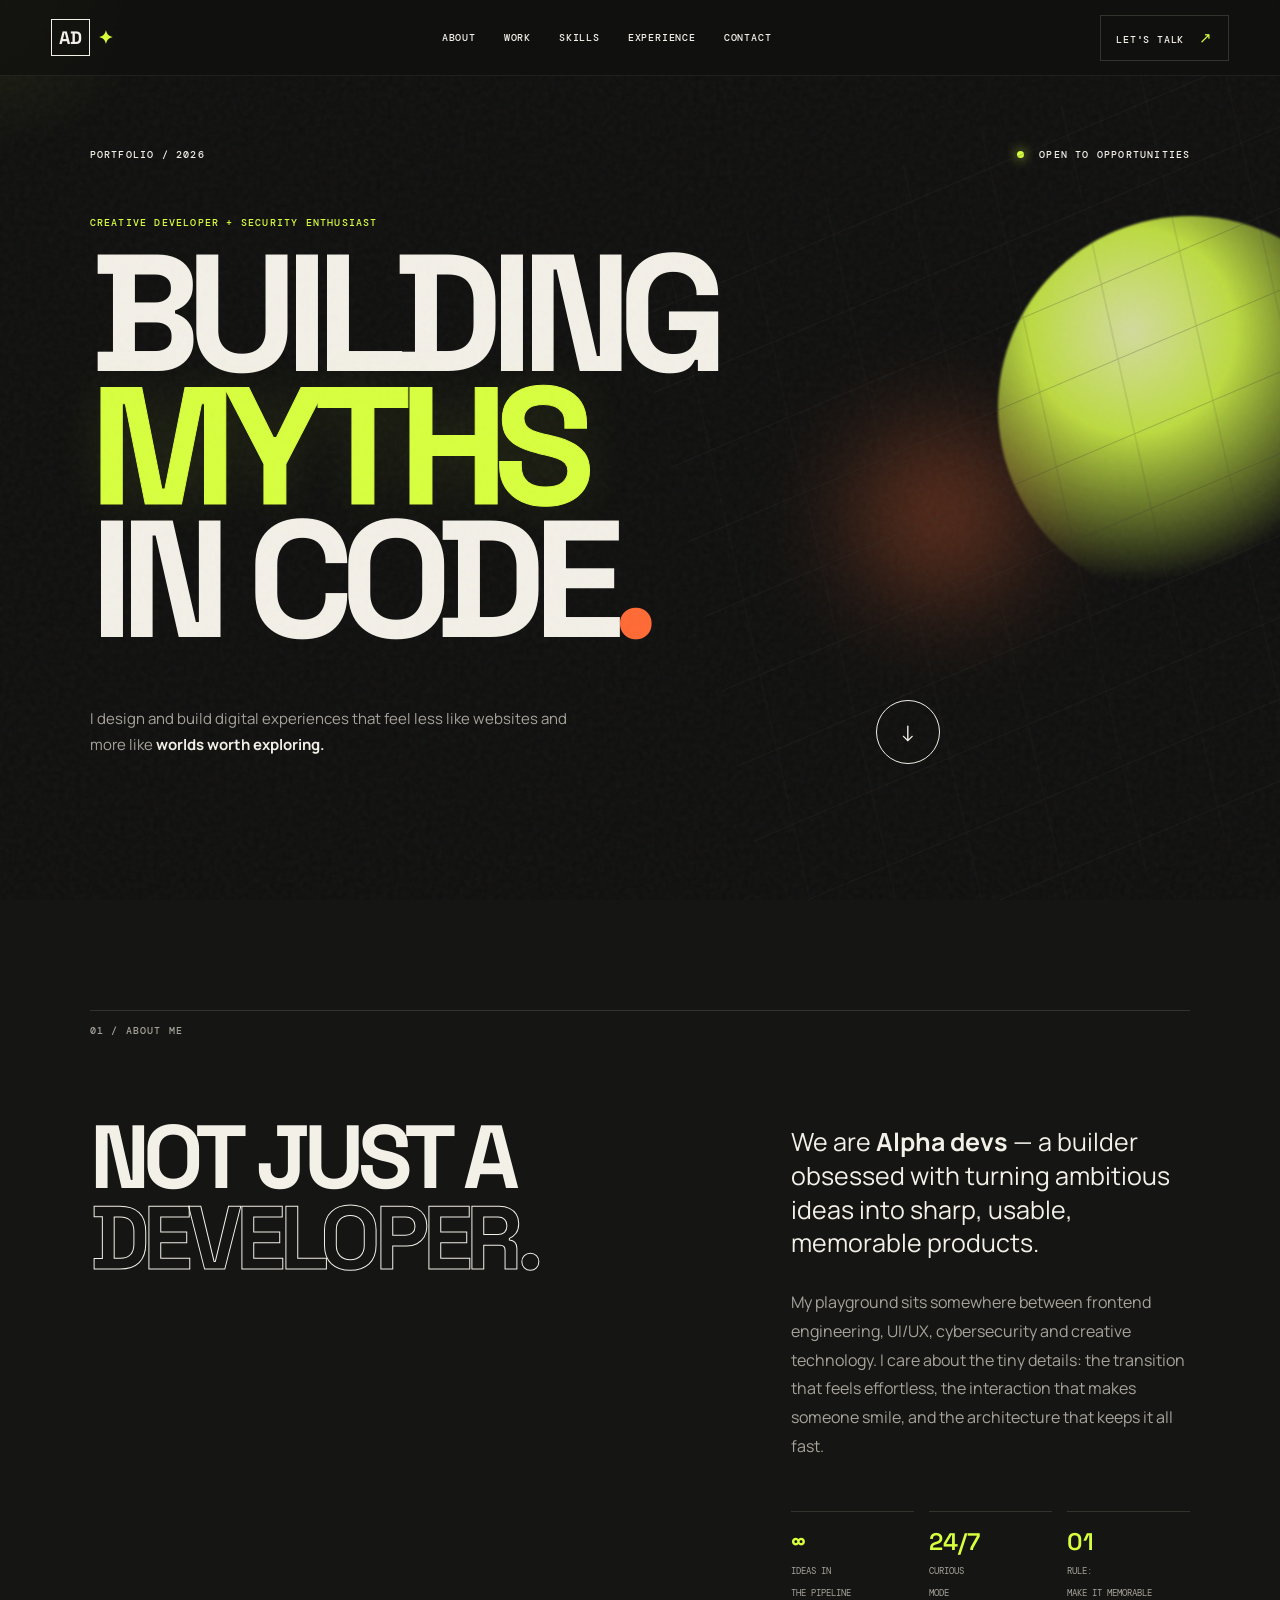
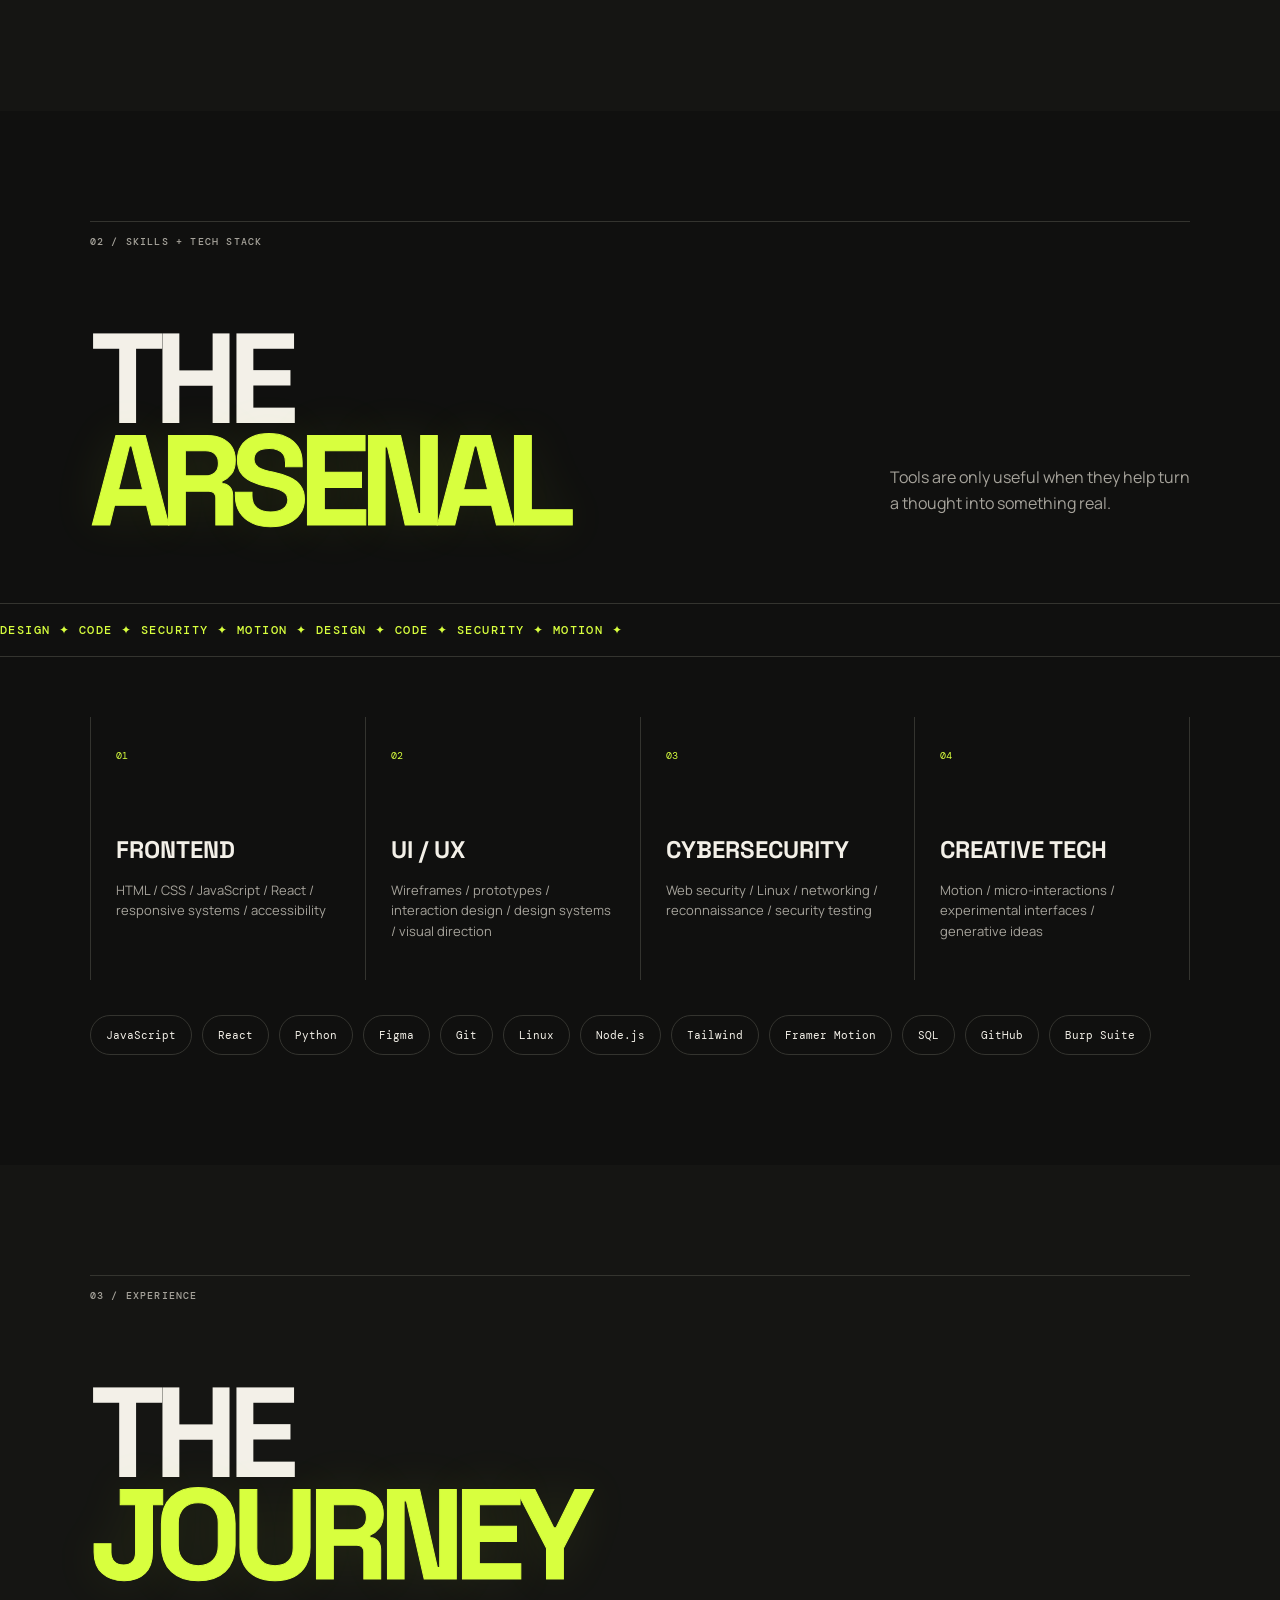
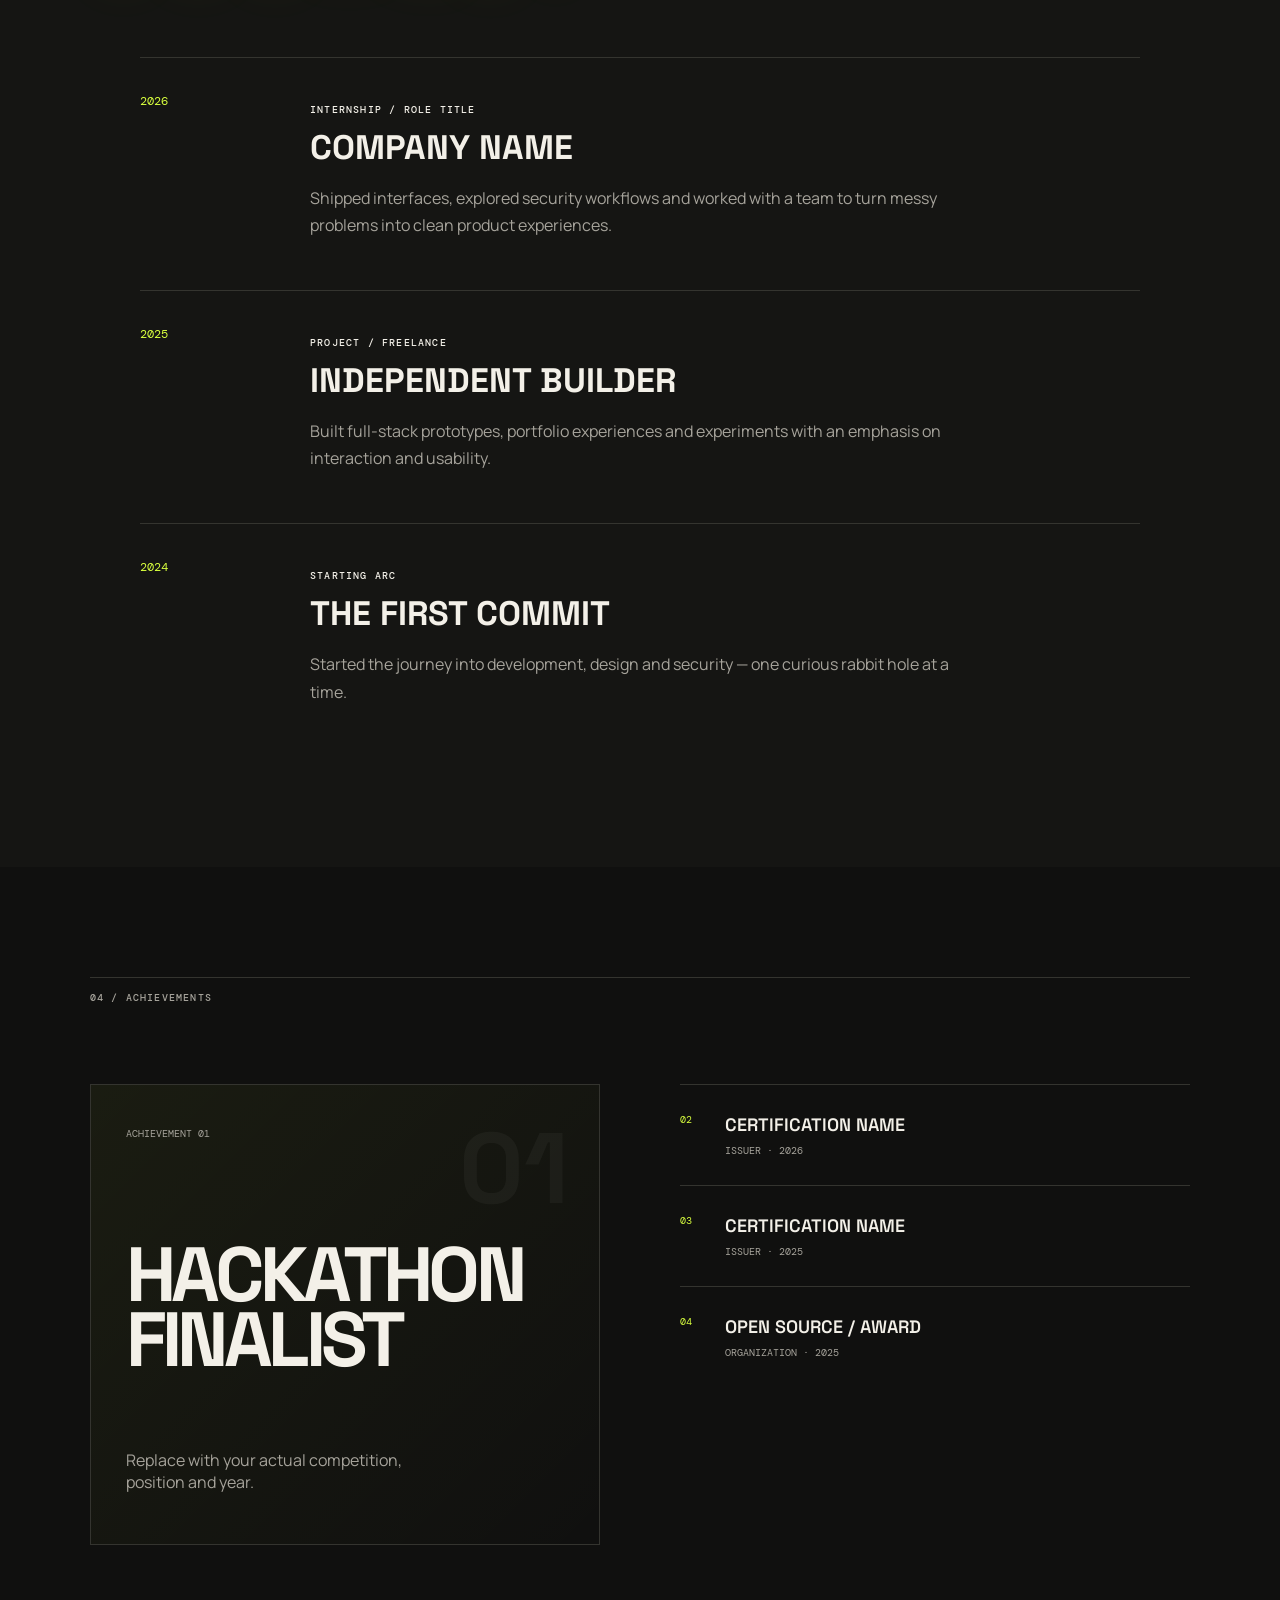
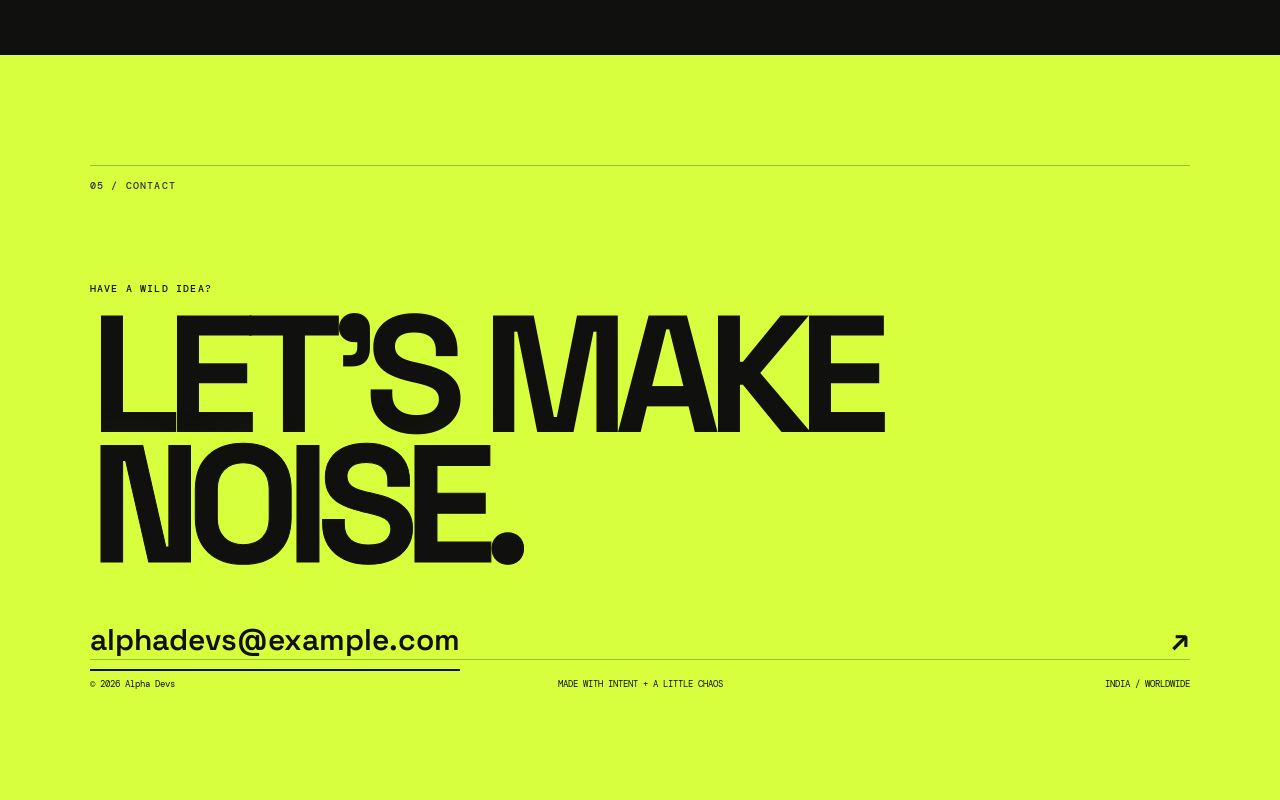
==== commit df8d67c9: "trial" ====
--- a/index.html
+++ b/index.html
@@ -51,7 +51,7 @@
           <p class="giant">NOT JUST A<br><span>DEVELOPER.</span></p>
         </div>
         <div class="about-copy reveal">
-          <p class="lead">We are<strong>Alpha devs</strong> — a builder obsessed with turning ambitious ideas into sharp, usable, memorable products.</p>
+          <p class="lead">We are <strong>Alpha devs</strong> — a builder obsessed with turning ambitious ideas into sharp, usable, memorable products.</p>
           <p>My playground sits somewhere between frontend engineering, UI/UX, cybersecurity and creative technology. I care about the tiny details: the transition that feels effortless, the interaction that makes someone smile, and the architecture that keeps it all fast.</p>
           <div class="mini-stats">
             <div><strong>∞</strong><span>IDEAS IN<br>THE PIPELINE</span></div>
